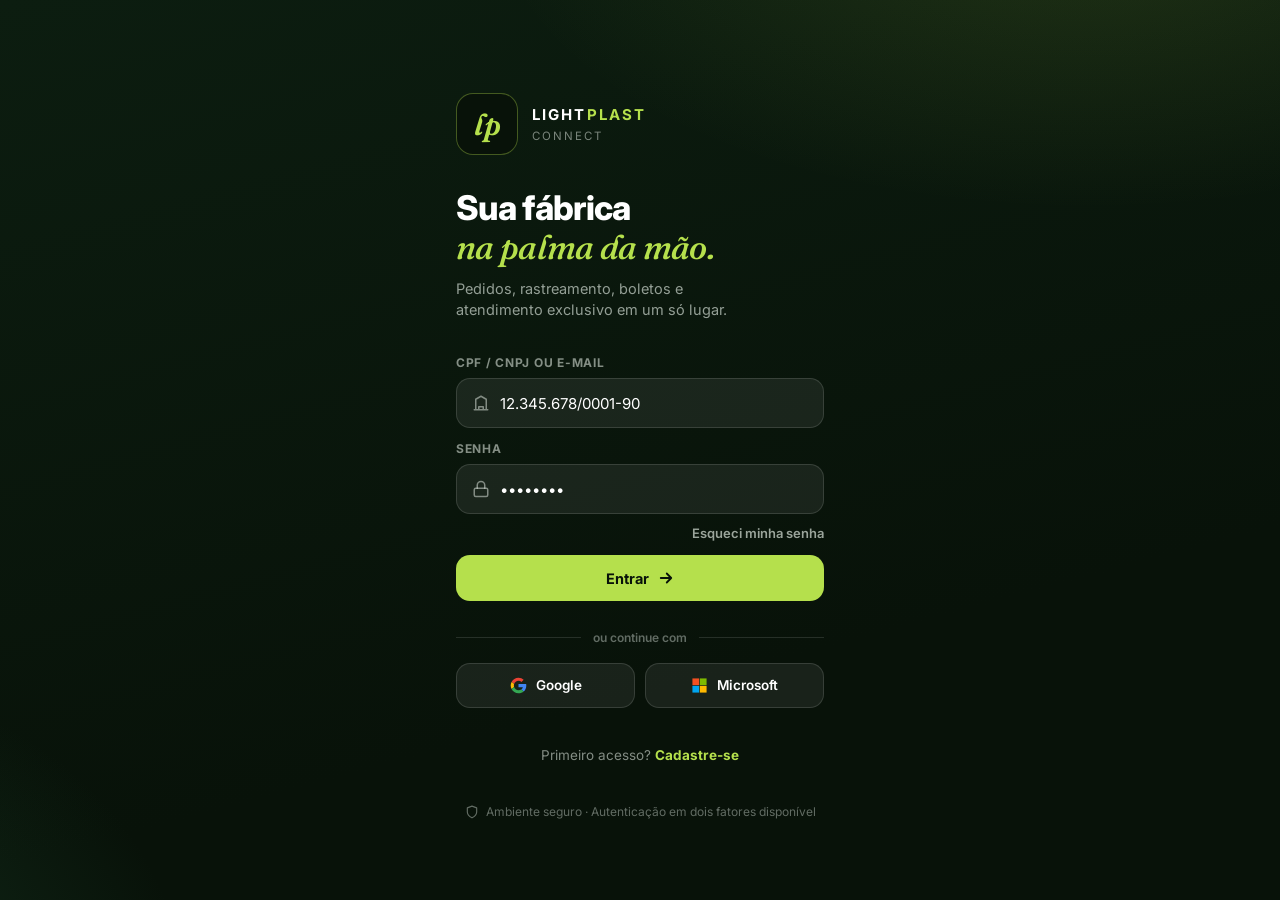
==== index.html @ fa7f05c1 "Protótipo front-end do portal LightPlast Connect (área do cliente) Protótipo navegável de apresentaç" ====
<!doctype html>
<html lang="pt-BR">
<head>
  <meta charset="utf-8" />
  <meta name="viewport" content="width=device-width, initial-scale=1, viewport-fit=cover" />
  <title>LightPlast Connect — Sua fábrica na palma da mão</title>
  <meta name="description" content="Portal B2B exclusivo para clientes e representantes LightPlast. Pedidos, rastreamento, boletos, notas fiscais e muito mais." />
  <meta name="theme-color" content="#0c1d10" />
  <link rel="manifest" href="manifest.webmanifest" />
  <link rel="icon" href="icons/icon.svg" type="image/svg+xml" />
  <link rel="apple-touch-icon" href="icons/icon.svg" />
  <link rel="preconnect" href="https://fonts.googleapis.com" />
  <link rel="preconnect" href="https://fonts.gstatic.com" crossorigin />
  <link href="https://fonts.googleapis.com/css2?family=Inter:wght@400;500;600;700;800&family=Fraunces:ital,wght@1,500;1,600&display=swap" rel="stylesheet" />
  <link rel="stylesheet" href="css/styles.css" />
</head>
<body>

<!-- ================= LOGIN ================= -->
<section id="screen-login" class="screen active">
  <div class="login-wrap">
    <div class="login-hero">
      <div class="logo-row">
        <div class="logo-mark lg">lp</div>
        <div>
          <div class="brand-name" style="font-size:15px;">LIGHT<span>PLAST</span></div>
          <div style="font-size:11.5px;color:rgba(233,242,234,.5);letter-spacing:.18em;text-transform:uppercase;margin-top:2px;">Connect</div>
        </div>
      </div>
      <h1>Sua fábrica<br /><em>na palma da mão.</em></h1>
      <p>Pedidos, rastreamento, boletos e atendimento exclusivo em um só lugar.</p>
    </div>

    <form class="login-card" onsubmit="return doLogin(event)">
      <div class="field">
        <label>CPF / CNPJ ou e-mail</label>
        <div class="input-wrap">
          <svg viewBox="0 0 24 24" fill="none" stroke="currentColor" stroke-width="2" stroke-linecap="round" stroke-linejoin="round"><path d="M3 21h18M5 21V7l7-4 7 4v14M9 21v-4h6v4"/></svg>
          <input type="text" placeholder="12.345.678/0001-90" value="12.345.678/0001-90" />
        </div>
      </div>
      <div class="field">
        <label>Senha</label>
        <div class="input-wrap">
          <svg viewBox="0 0 24 24" fill="none" stroke="currentColor" stroke-width="2" stroke-linecap="round" stroke-linejoin="round"><rect x="3" y="11" width="18" height="11" rx="2"/><path d="M7 11V7a5 5 0 0 1 10 0v4"/></svg>
          <input type="password" placeholder="••••••••" value="demo1234" />
        </div>
      </div>
      <div class="login-aux"><a href="#" onclick="toast('Enviamos um link de recuperação para seu e-mail 📧');return false;">Esqueci minha senha</a></div>

      <button class="btn btn-lime" type="submit">
        Entrar
        <svg viewBox="0 0 24 24" fill="none" stroke="currentColor" stroke-width="2.4" stroke-linecap="round" stroke-linejoin="round"><path d="M5 12h14M13 6l6 6-6 6"/></svg>
      </button>

      <div class="divider">ou continue com</div>
      <div class="sso-row">
        <button type="button" class="btn-sso" onclick="doLogin(event)">
          <svg viewBox="0 0 24 24"><path fill="#EA4335" d="M12 5.3c1.6 0 3.1.6 4.2 1.6l3.1-3.1C17.5 2 14.9 1 12 1 7.7 1 4 3.5 2.2 7.1l3.6 2.8C6.7 7.2 9.1 5.3 12 5.3z"/><path fill="#4285F4" d="M23 12.3c0-.9-.1-1.6-.2-2.3H12v4.4h6.2c-.3 1.4-1.1 2.6-2.3 3.4l3.5 2.7c2.1-1.9 3.6-4.8 3.6-8.2z"/><path fill="#FBBC05" d="M5.8 14.1a6.9 6.9 0 0 1 0-4.2L2.2 7.1a11 11 0 0 0 0 9.8l3.6-2.8z"/><path fill="#34A853" d="M12 23c3 0 5.5-1 7.3-2.6l-3.5-2.7c-1 .7-2.3 1.1-3.8 1.1-2.9 0-5.3-1.9-6.2-4.6l-3.6 2.8C4 20.5 7.7 23 12 23z"/></svg>
          Google
        </button>
        <button type="button" class="btn-sso" onclick="doLogin(event)">
          <svg viewBox="0 0 24 24"><rect x="2" y="2" width="9.5" height="9.5" fill="#F25022"/><rect x="12.5" y="2" width="9.5" height="9.5" fill="#7FBA00"/><rect x="2" y="12.5" width="9.5" height="9.5" fill="#00A4EF"/><rect x="12.5" y="12.5" width="9.5" height="9.5" fill="#FFB900"/></svg>
          Microsoft
        </button>
      </div>

      <div class="login-footer">Primeiro acesso? <a href="#" onclick="toast('Fluxo de cadastro: aprovação em até 1 dia útil ✅');return false;">Cadastre-se</a></div>
      <div class="login-secure">
        <svg viewBox="0 0 24 24" fill="none" stroke="currentColor" stroke-width="2" stroke-linecap="round" stroke-linejoin="round"><path d="M12 22s8-4 8-10V5l-8-3-8 3v7c0 6 8 10 8 10z"/></svg>
        Ambiente seguro · Autenticação em dois fatores disponível
      </div>
    </form>
  </div>
</section>

<!-- ================= APP ================= -->
<div id="app">
  <div class="app-frame">

    <!-- Sidebar desktop -->
    <aside class="sidebar">
      <div class="brand">
        <div class="logo-mark">lp</div>
        <div>
          <div class="brand-name">LIGHT<span>PLAST</span></div>
          <div style="font-size:10px;color:rgba(233,242,234,.45);letter-spacing:.2em;text-transform:uppercase;">Connect</div>
        </div>
      </div>
      <div class="nav-label">Principal</div>
      <button class="side-link" data-nav="dashboard"><svg viewBox="0 0 24 24" fill="none" stroke="currentColor" stroke-width="2" stroke-linecap="round" stroke-linejoin="round"><path d="M3 12l9-8 9 8M5 10v10h5v-6h4v6h5V10"/></svg>Início</button>
      <button class="side-link" data-nav="catalog"><svg viewBox="0 0 24 24" fill="none" stroke="currentColor" stroke-width="2" stroke-linecap="round" stroke-linejoin="round"><rect x="3" y="3" width="7" height="7" rx="1.5"/><rect x="14" y="3" width="7" height="7" rx="1.5"/><rect x="3" y="14" width="7" height="7" rx="1.5"/><rect x="14" y="14" width="7" height="7" rx="1.5"/></svg>Catálogo</button>
      <button class="side-link" data-nav="quick"><svg viewBox="0 0 24 24" fill="none" stroke="currentColor" stroke-width="2" stroke-linecap="round" stroke-linejoin="round"><path d="M13 2L4 14h6l-1 8 9-12h-6l1-8z"/></svg>Pedido Rápido</button>
      <button class="side-link" data-nav="orders"><svg viewBox="0 0 24 24" fill="none" stroke="currentColor" stroke-width="2" stroke-linecap="round" stroke-linejoin="round"><path d="M21 8l-9-5-9 5v8l9 5 9-5V8zM3.3 8.3L12 13l8.7-4.7M12 13v9"/></svg>Meus Pedidos</button>
      <button class="side-link" data-nav="cart"><svg viewBox="0 0 24 24" fill="none" stroke="currentColor" stroke-width="2" stroke-linecap="round" stroke-linejoin="round"><circle cx="9" cy="20" r="1.6"/><circle cx="17" cy="20" r="1.6"/><path d="M3 3h2l2.6 12.4A2 2 0 0 0 9.6 17h7.7a2 2 0 0 0 2-1.6L21 7H6"/></svg>Carrinho<span class="pill-badge cart-count" style="display:none;">0</span></button>
      <div class="nav-label">Minha conta</div>
      <button class="side-link" data-nav="finance"><svg viewBox="0 0 24 24" fill="none" stroke="currentColor" stroke-width="2" stroke-linecap="round" stroke-linejoin="round"><rect x="2" y="5" width="20" height="14" rx="2"/><path d="M2 10h20"/></svg>Financeiro</button>
      <button class="side-link" data-nav="promos"><svg viewBox="0 0 24 24" fill="none" stroke="currentColor" stroke-width="2" stroke-linecap="round" stroke-linejoin="round"><path d="M20.6 13.4L11 3H4v7l9.6 10.4a2 2 0 0 0 2.8 0l4.2-4.2a2 2 0 0 0 0-2.8z"/><circle cx="8" cy="8" r="1.4"/></svg>Promoções</button>
      <button class="side-link" data-nav="docs"><svg viewBox="0 0 24 24" fill="none" stroke="currentColor" stroke-width="2" stroke-linecap="round" stroke-linejoin="round"><path d="M14 2H6a2 2 0 0 0-2 2v16a2 2 0 0 0 2 2h12a2 2 0 0 0 2-2V8l-6-6zM14 2v6h6"/></svg>Documentos</button>
      <button class="side-link" data-nav="notifications"><svg viewBox="0 0 24 24" fill="none" stroke="currentColor" stroke-width="2" stroke-linecap="round" stroke-linejoin="round"><path d="M18 8a6 6 0 1 0-12 0c0 7-3 9-3 9h18s-3-2-3-9M10.3 21a2 2 0 0 0 3.4 0"/></svg>Notificações</button>
      <button class="side-link" data-nav="profile"><svg viewBox="0 0 24 24" fill="none" stroke="currentColor" stroke-width="2" stroke-linecap="round" stroke-linejoin="round"><circle cx="12" cy="8" r="4"/><path d="M4 21v-1a7 7 0 0 1 7-7h2a7 7 0 0 1 7 7v1"/></svg>Perfil</button>
      <div class="side-user">
        <div class="avatar">AB</div>
        <div style="min-width:0;">
          <div style="font-size:13px;font-weight:700;white-space:nowrap;overflow:hidden;text-overflow:ellipsis;">Ana Beatriz</div>
          <small>Distribuidora Exemplo</small>
        </div>
      </div>
    </aside>

    <!-- Main -->
    <div class="main">
      <header class="topbar">
        <div class="topbar-inner">
          <div class="brand">
            <div class="logo-mark" style="width:36px;height:36px;font-size:17px;">lp</div>
            <div class="brand-name">LIGHT<span>PLAST</span></div>
          </div>
          <div class="topbar-actions">
            <button class="icon-btn" data-nav="notifications" aria-label="Notificações">
              <svg viewBox="0 0 24 24" fill="none" stroke="currentColor" stroke-width="2" stroke-linecap="round" stroke-linejoin="round"><path d="M18 8a6 6 0 1 0-12 0c0 7-3 9-3 9h18s-3-2-3-9M10.3 21a2 2 0 0 0 3.4 0"/></svg>
              <span class="dot"></span>
            </button>
            <button class="avatar" data-nav="profile" aria-label="Perfil">AB</button>
          </div>
        </div>
      </header>

      <!-- ===== Dashboard ===== -->
      <section class="screen" id="screen-dashboard">
        <div class="hero-strip">
          <div class="container">
            <div class="greet">
              <h1>Olá, Ana! 👋</h1>
              <p>Distribuidora Exemplo LTDA · CNPJ 12.345.678/0001-90</p>
            </div>
            <div class="rep-card">
              <div class="avatar">CM</div>
              <div class="rep-info">
                <small>Seu representante</small>
                <strong>Carlos Mendes</strong>
              </div>
              <button class="wa-btn" onclick="toast('Abrindo conversa no WhatsApp com Carlos 💬')" aria-label="WhatsApp">
                <svg viewBox="0 0 24 24" fill="currentColor"><path d="M12 2a10 10 0 0 0-8.6 15.1L2 22l5-1.3A10 10 0 1 0 12 2zm5.4 14.1c-.2.6-1.3 1.2-1.8 1.3-.5 0-1 .2-3.4-.7-2.9-1.1-4.7-4-4.8-4.2-.2-.2-1.2-1.5-1.2-2.9s.8-2.1 1-2.4c.3-.3.6-.3.8-.3h.6c.2 0 .4 0 .6.5l.9 2.1c0 .2.1.4 0 .6l-.4.6-.5.5c-.1.2-.3.3-.1.6.2.3.8 1.3 1.7 2.1 1.2 1 2.1 1.4 2.4 1.5.3.2.5.1.7-.1l1-1.2c.2-.3.4-.2.7-.1l2.2 1c.3.2.6.3.6.4.1.1.1.7-.1 1.2z"/></svg>
              </button>
            </div>
          </div>
        </div>

        <div class="container screen-pad">
          <div class="stats-grid" id="dash-stats"></div>

          <div class="section-title"><h2>Atalhos rápidos</h2></div>
          <div class="shortcut-grid">
            <button class="shortcut" data-nav="quick"><span class="sc-ico"><svg viewBox="0 0 24 24" fill="none" stroke="currentColor" stroke-width="2" stroke-linecap="round" stroke-linejoin="round"><path d="M13 2L4 14h6l-1 8 9-12h-6l1-8z"/></svg></span>Pedido Rápido</button>
            <button class="shortcut" data-nav="orders"><span class="sc-ico"><svg viewBox="0 0 24 24" fill="none" stroke="currentColor" stroke-width="2" stroke-linecap="round" stroke-linejoin="round"><path d="M21 8l-9-5-9 5v8l9 5 9-5V8zM3.3 8.3L12 13l8.7-4.7M12 13v9"/></svg></span>Meus Pedidos</button>
            <button class="shortcut" data-nav="finance"><span class="sc-ico"><svg viewBox="0 0 24 24" fill="none" stroke="currentColor" stroke-width="2" stroke-linecap="round" stroke-linejoin="round"><rect x="2" y="5" width="20" height="14" rx="2"/><path d="M2 10h20"/></svg></span>2ª via de Boleto</button>
            <button class="shortcut" data-nav="finance" data-tab="notas"><span class="sc-ico"><svg viewBox="0 0 24 24" fill="none" stroke="currentColor" stroke-width="2" stroke-linecap="round" stroke-linejoin="round"><path d="M14 2H6a2 2 0 0 0-2 2v16a2 2 0 0 0 2 2h12a2 2 0 0 0 2-2V8l-6-6zM14 2v6h6M9 13h6M9 17h6"/></svg></span>Notas Fiscais</button>
            <button class="shortcut" data-nav="tracking" data-order="12351"><span class="sc-ico"><svg viewBox="0 0 24 24" fill="none" stroke="currentColor" stroke-width="2" stroke-linecap="round" stroke-linejoin="round"><path d="M1 8h13v8H1zM14 11h4l3 3v2h-7z"/><circle cx="6" cy="18" r="1.8"/><circle cx="17.5" cy="18" r="1.8"/></svg></span>Rastreamento</button>
            <button class="shortcut" data-nav="catalog"><span class="sc-ico"><svg viewBox="0 0 24 24" fill="none" stroke="currentColor" stroke-width="2" stroke-linecap="round" stroke-linejoin="round"><rect x="3" y="3" width="7" height="7" rx="1.5"/><rect x="14" y="3" width="7" height="7" rx="1.5"/><rect x="3" y="14" width="7" height="7" rx="1.5"/><rect x="14" y="14" width="7" height="7" rx="1.5"/></svg></span>Catálogo</button>
            <button class="shortcut" data-nav="docs"><span class="sc-ico"><svg viewBox="0 0 24 24" fill="none" stroke="currentColor" stroke-width="2" stroke-linecap="round" stroke-linejoin="round"><path d="M14 2H6a2 2 0 0 0-2 2v16a2 2 0 0 0 2 2h12a2 2 0 0 0 2-2V8l-6-6zM14 2v6h6"/></svg></span>Documentos</button>
            <button class="shortcut" onclick="toast('Chat com nossa equipe: seg. a sex., 8h às 18h 💬')"><span class="sc-ico"><svg viewBox="0 0 24 24" fill="none" stroke="currentColor" stroke-width="2" stroke-linecap="round" stroke-linejoin="round"><path d="M21 12a8 8 0 0 1-8 8H4l2-3a8 8 0 1 1 15-5z"/></svg></span>Fale Conosco</button>
          </div>

          <div class="section-title"><h2>Promoções exclusivas</h2><button data-nav="promos">Ver todas</button></div>
          <div class="promo-scroll" id="dash-promos"></div>

          <div class="section-title"><h2>Últimos pedidos</h2><button data-nav="orders">Ver todos</button></div>
          <div id="dash-orders"></div>

          <div class="section-title"><h2>Avisos importantes</h2></div>
          <div class="notice">
            <svg viewBox="0 0 24 24" fill="none" stroke="currentColor" stroke-width="2" stroke-linecap="round" stroke-linejoin="round"><path d="M10.3 3.9L1.8 18a2 2 0 0 0 1.7 3h17a2 2 0 0 0 1.7-3L13.7 3.9a2 2 0 0 0-3.4 0zM12 9v4M12 17h.01"/></svg>
            <div>
              <b>Recesso de produção — 01 a 05/08</b>
              <p>Programe seus pedidos com antecedência. Entregas normais a partir de 06/08.</p>
            </div>
          </div>

          <div class="install-hint">
            <div class="doc-ico"><svg viewBox="0 0 24 24" fill="none" stroke="currentColor" stroke-width="2" stroke-linecap="round" stroke-linejoin="round"><rect x="6" y="2" width="12" height="20" rx="2.5"/><path d="M12 18h.01"/></svg></div>
            <div>
              <b>Instale o aplicativo</b>
              <small>Adicione à tela inicial e receba notificações</small>
            </div>
            <button class="btn btn-lime btn-sm" onclick="toast('No navegador: Compartilhar → Adicionar à Tela de Início 📲')">Instalar</button>
          </div>
        </div>
      </section>

      <!-- ===== Catálogo ===== -->
      <section class="screen" id="screen-catalog">
        <div class="container screen-pad">
          <div class="page-head">
            <div>
              <h1>Catálogo de Produtos</h1>
              <p>Linha completa LightPlast · preços exclusivos para sua empresa</p>
            </div>
          </div>
          <div class="search-bar">
            <svg viewBox="0 0 24 24" fill="none" stroke="currentColor" stroke-width="2" stroke-linecap="round" stroke-linejoin="round"><circle cx="11" cy="11" r="7"/><path d="M21 21l-4.3-4.3"/></svg>
            <input type="search" id="catalog-search" placeholder="Buscar produto, categoria ou código…" />
          </div>
          <div class="chip-row" id="catalog-chips"></div>
          <div class="product-grid" id="catalog-grid"></div>
          <button class="btn btn-outline" style="margin-top:18px;" onclick="toast('Baixando Catálogo Completo 2026 (PDF · 8,4 MB) 📄')">
            <svg viewBox="0 0 24 24" fill="none" stroke="currentColor" stroke-width="2" stroke-linecap="round" stroke-linejoin="round"><path d="M21 15v4a2 2 0 0 1-2 2H5a2 2 0 0 1-2-2v-4M7 10l5 5 5-5M12 15V3"/></svg>
            Baixar catálogo em PDF
          </button>
        </div>
      </section>

      <!-- ===== Pedido rápido ===== -->
      <section class="screen" id="screen-quick">
        <div class="container screen-pad">
          <div class="page-head">
            <div>
              <h1>Pedido Rápido</h1>
              <p>Adicione seus produtos frequentes ao carrinho em 1 clique</p>
            </div>
          </div>
          <div style="display:grid;grid-template-columns:1fr 1fr;gap:10px;margin:14px 0 6px;">
            <button class="btn btn-dark btn-sm" style="width:100%;padding:12px;" onclick="repeatOrder('12344')">
              <svg viewBox="0 0 24 24" fill="none" stroke="currentColor" stroke-width="2" stroke-linecap="round" stroke-linejoin="round"><path d="M1 4v6h6M23 20v-6h-6"/><path d="M20.5 9A9 9 0 0 0 5.6 5.6L1 10m22 4l-4.6 4.4A9 9 0 0 1 3.5 15"/></svg>
              Copiar último pedido
            </button>
            <button class="btn btn-ghost btn-sm" style="width:100%;padding:12px;" onclick="toast('Pedido recorrente: entrega automática todo dia 15 🔁')">
              <svg viewBox="0 0 24 24" fill="none" stroke="currentColor" stroke-width="2" stroke-linecap="round" stroke-linejoin="round"><rect x="3" y="4" width="18" height="18" rx="2"/><path d="M16 2v4M8 2v4M3 10h18"/></svg>
              Pedido recorrente
            </button>
          </div>
          <div class="section-title"><h2>Seus produtos frequentes</h2></div>
          <div id="quick-list"></div>
          <button class="btn btn-outline" style="margin-top:16px;" data-nav="catalog">
            <svg viewBox="0 0 24 24" fill="none" stroke="currentColor" stroke-width="2.2" stroke-linecap="round" stroke-linejoin="round"><path d="M12 5v14M5 12h14"/></svg>
            Adicionar mais produtos do catálogo
          </button>
        </div>
      </section>

      <!-- ===== Carrinho ===== -->
      <section class="screen" id="screen-cart">
        <div class="container screen-pad">
          <div class="page-head">
            <button class="back-btn" data-nav="quick"><svg viewBox="0 0 24 24" fill="none" stroke="currentColor" stroke-width="2.2" stroke-linecap="round" stroke-linejoin="round"><path d="M19 12H5M11 18l-6-6 6-6"/></svg></button>
            <div>
              <h1>Carrinho</h1>
              <p>Revise seu pedido antes de enviar</p>
            </div>
          </div>
          <div id="cart-items" style="margin-top:12px;"></div>
          <div id="cart-summary"></div>
        </div>
      </section>

      <!-- ===== Meus pedidos ===== -->
      <section class="screen" id="screen-orders">
        <div class="container screen-pad">
          <div class="page-head">
            <div>
              <h1>Meus Pedidos</h1>
              <p>Acompanhe o status de todos os seus pedidos</p>
            </div>
          </div>
          <div class="chip-row" id="orders-chips" style="margin-top:12px;"></div>
          <div id="orders-list"></div>
        </div>
      </section>

      <!-- ===== Rastreamento ===== -->
      <section class="screen" id="screen-tracking">
        <div class="container screen-pad">
          <div class="page-head">
            <button class="back-btn" data-nav="orders"><svg viewBox="0 0 24 24" fill="none" stroke="currentColor" stroke-width="2.2" stroke-linecap="round" stroke-linejoin="round"><path d="M19 12H5M11 18l-6-6 6-6"/></svg></button>
            <div>
              <h1>Acompanhamento</h1>
              <p>Rastreamento do pedido em tempo real</p>
            </div>
          </div>
          <div id="tracking-body" style="margin-top:12px;"></div>
        </div>
      </section>

      <!-- ===== Financeiro ===== -->
      <section class="screen" id="screen-finance">
        <div class="container screen-pad">
          <div class="page-head">
            <div>
              <h1>Financeiro</h1>
              <p>Boletos, notas fiscais e extrato em um só lugar</p>
            </div>
          </div>
          <div class="credit-card" style="margin-top:14px;">
            <small>LIMITE DE CRÉDITO</small>
            <div class="cc-row">
              <b id="credit-used"></b>
              <span class="cc-avail" id="credit-avail"></span>
            </div>
            <div class="credit-bar"><i id="credit-bar"></i></div>
          </div>
          <div class="fin-tabs">
            <button class="fin-tab active" data-fintab="boletos">Boletos</button>
            <button class="fin-tab" data-fintab="notas">Notas Fiscais</button>
            <button class="fin-tab" data-fintab="extrato">Extrato</button>
          </div>
          <div id="finance-body"></div>
        </div>
      </section>

      <!-- ===== Promoções ===== -->
      <section class="screen" id="screen-promos">
        <div class="container screen-pad">
          <div class="page-head">
            <div>
              <h1>Promoções</h1>
              <p>Ofertas exclusivas para clientes LightPlast Connect</p>
            </div>
          </div>
          <div class="loyal-grid" style="margin-top:14px;">
            <div class="loyal-card lc-lime">
              <small>PROGRAMA FIDELIDADE</small>
              <b>1.250 pts</b>
              <span>Faltam 750 pts para o próximo brinde</span>
            </div>
            <div class="loyal-card lc-dark">
              <small>CASHBACK ACUMULADO</small>
              <b>R$ 86,40</b>
              <span>Disponível no próximo pedido</span>
            </div>
            <div class="loyal-card" style="background:#fff;border:1px solid var(--line);grid-column:1/-1;">
              <small style="color:var(--ink-3);">CAMPANHA ATIVA</small>
              <b style="font-size:17px;">Semana do Cliente 🎉</b>
              <span style="color:var(--ink-2);">Descontos progressivos até 31/07 — quanto mais você compra, mais economiza.</span>
            </div>
          </div>
          <div class="section-title"><h2>Ofertas ativas</h2></div>
          <div class="promo-scroll" id="promos-list"></div>
          <div class="section-title"><h2>Seus cupons</h2></div>
          <div id="coupons-list"></div>
        </div>
      </section>

      <!-- ===== Documentos ===== -->
      <section class="screen" id="screen-docs">
        <div class="container screen-pad">
          <div class="page-head">
            <div>
              <h1>Documentos Técnicos</h1>
              <p>Fichas técnicas, certificados, laudos e catálogos</p>
            </div>
          </div>
          <div class="chip-row" id="docs-chips" style="margin-top:12px;"></div>
          <div id="docs-list"></div>
        </div>
      </section>

      <!-- ===== Notificações ===== -->
      <section class="screen" id="screen-notifications">
        <div class="container screen-pad">
          <div class="page-head">
            <div>
              <h1>Notificações</h1>
              <p>Fique por dentro de tudo em tempo real</p>
            </div>
          </div>
          <div style="display:flex;justify-content:flex-end;margin-top:8px;">
            <button class="btn btn-ghost btn-sm" onclick="markAllRead()">Marcar todas como lidas</button>
          </div>
          <div id="notif-list" style="margin-top:10px;"></div>
        </div>
      </section>

      <!-- ===== Perfil ===== -->
      <section class="screen" id="screen-profile">
        <div class="container screen-pad">
          <div class="profile-head">
            <div class="avatar">AB</div>
            <h2>Distribuidora Exemplo LTDA</h2>
            <small>CNPJ 12.345.678/0001-90 · Cliente desde 2022</small>
          </div>
          <div class="section-title"><h2>Minha conta</h2></div>
          <div class="menu-list">
            <button class="menu-item" onclick="toast('Dados da empresa: razão social, IE, contatos 🏢')">
              <svg viewBox="0 0 24 24" fill="none" stroke="currentColor" stroke-width="2" stroke-linecap="round" stroke-linejoin="round"><path d="M3 21h18M5 21V7l7-4 7 4v14"/></svg>
              Dados da empresa
              <svg class="chev" viewBox="0 0 24 24" fill="none" stroke="currentColor" stroke-width="2.2" stroke-linecap="round" stroke-linejoin="round"><path d="M9 6l6 6-6 6"/></svg>
            </button>
            <button class="menu-item" onclick="toast('3 endereços de entrega cadastrados 📍')">
              <svg viewBox="0 0 24 24" fill="none" stroke="currentColor" stroke-width="2" stroke-linecap="round" stroke-linejoin="round"><path d="M20 10c0 6-8 12-8 12S4 16 4 10a8 8 0 1 1 16 0z"/><circle cx="12" cy="10" r="3"/></svg>
              Endereços de entrega
              <svg class="chev" viewBox="0 0 24 24" fill="none" stroke="currentColor" stroke-width="2.2" stroke-linecap="round" stroke-linejoin="round"><path d="M9 6l6 6-6 6"/></svg>
            </button>
            <button class="menu-item" onclick="toast('2 usuários ativos: Ana (admin) e Pedro (compras) 👥')">
              <svg viewBox="0 0 24 24" fill="none" stroke="currentColor" stroke-width="2" stroke-linecap="round" stroke-linejoin="round"><circle cx="9" cy="8" r="3.5"/><path d="M2 21v-1a6 6 0 0 1 6-6h2a6 6 0 0 1 6 6v1M17 4a3.5 3.5 0 0 1 0 7M22 21v-1a6 6 0 0 0-4-5.6"/></svg>
              Usuários autorizados
              <svg class="chev" viewBox="0 0 24 24" fill="none" stroke="currentColor" stroke-width="2.2" stroke-linecap="round" stroke-linejoin="round"><path d="M9 6l6 6-6 6"/></svg>
            </button>
            <button class="menu-item" onclick="toast('Alterar senha e autenticação em dois fatores 🔐')">
              <svg viewBox="0 0 24 24" fill="none" stroke="currentColor" stroke-width="2" stroke-linecap="round" stroke-linejoin="round"><rect x="3" y="11" width="18" height="11" rx="2"/><path d="M7 11V7a5 5 0 0 1 10 0v4"/></svg>
              Segurança e senha
              <svg class="chev" viewBox="0 0 24 24" fill="none" stroke="currentColor" stroke-width="2.2" stroke-linecap="round" stroke-linejoin="round"><path d="M9 6l6 6-6 6"/></svg>
            </button>
            <button class="menu-item" onclick="toast('Notificações push, e-mail e WhatsApp configuráveis ⚙️')">
              <svg viewBox="0 0 24 24" fill="none" stroke="currentColor" stroke-width="2" stroke-linecap="round" stroke-linejoin="round"><circle cx="12" cy="12" r="3"/><path d="M19.4 15a1.7 1.7 0 0 0 .3 1.9l.1.1a2 2 0 1 1-2.9 2.9l-.1-.1a1.7 1.7 0 0 0-1.9-.3 1.7 1.7 0 0 0-1 1.5V21a2 2 0 1 1-4 0v-.1a1.7 1.7 0 0 0-1-1.6 1.7 1.7 0 0 0-1.9.3l-.1.1a2 2 0 1 1-2.9-2.9l.1-.1a1.7 1.7 0 0 0 .3-1.9 1.7 1.7 0 0 0-1.5-1H3a2 2 0 1 1 0-4h.1a1.7 1.7 0 0 0 1.6-1 1.7 1.7 0 0 0-.3-1.9l-.1-.1a2 2 0 1 1 2.9-2.9l.1.1a1.7 1.7 0 0 0 1.9.3H9a1.7 1.7 0 0 0 1-1.5V3a2 2 0 1 1 4 0v.1a1.7 1.7 0 0 0 1 1.5 1.7 1.7 0 0 0 1.9-.3l.1-.1a2 2 0 1 1 2.9 2.9l-.1.1a1.7 1.7 0 0 0-.3 1.9v.1a1.7 1.7 0 0 0 1.5 1h.1a2 2 0 1 1 0 4h-.1a1.7 1.7 0 0 0-1.6 1z"/></svg>
              Configurações
              <svg class="chev" viewBox="0 0 24 24" fill="none" stroke="currentColor" stroke-width="2.2" stroke-linecap="round" stroke-linejoin="round"><path d="M9 6l6 6-6 6"/></svg>
            </button>
          </div>
          <div class="section-title"><h2>Atendimento</h2></div>
          <div class="menu-list">
            <button class="menu-item" onclick="toast('Abrindo conversa no WhatsApp com Carlos 💬')">
              <svg viewBox="0 0 24 24" fill="none" stroke="currentColor" stroke-width="2" stroke-linecap="round" stroke-linejoin="round"><path d="M21 12a8 8 0 0 1-8 8H4l2-3a8 8 0 1 1 15-5z"/></svg>
              Falar com meu representante
              <svg class="chev" viewBox="0 0 24 24" fill="none" stroke="currentColor" stroke-width="2.2" stroke-linecap="round" stroke-linejoin="round"><path d="M9 6l6 6-6 6"/></svg>
            </button>
            <button class="menu-item" onclick="toast('Chamado #4512 aberto — retorno em até 4h úteis ✅')">
              <svg viewBox="0 0 24 24" fill="none" stroke="currentColor" stroke-width="2" stroke-linecap="round" stroke-linejoin="round"><circle cx="12" cy="12" r="9"/><path d="M12 8v4M12 16h.01"/></svg>
              Abrir chamado
              <svg class="chev" viewBox="0 0 24 24" fill="none" stroke="currentColor" stroke-width="2.2" stroke-linecap="round" stroke-linejoin="round"><path d="M9 6l6 6-6 6"/></svg>
            </button>
            <button class="menu-item" onclick="toast('Solicitação de visita enviada ao Carlos 🗓️')">
              <svg viewBox="0 0 24 24" fill="none" stroke="currentColor" stroke-width="2" stroke-linecap="round" stroke-linejoin="round"><rect x="3" y="4" width="18" height="18" rx="2"/><path d="M16 2v4M8 2v4M3 10h18"/></svg>
              Solicitar visita do representante
              <svg class="chev" viewBox="0 0 24 24" fill="none" stroke="currentColor" stroke-width="2.2" stroke-linecap="round" stroke-linejoin="round"><path d="M9 6l6 6-6 6"/></svg>
            </button>
          </div>
          <div class="menu-list" style="margin-top:14px;">
            <button class="menu-item danger" onclick="logout()">
              <svg viewBox="0 0 24 24" fill="none" stroke="currentColor" stroke-width="2" stroke-linecap="round" stroke-linejoin="round"><path d="M9 21H5a2 2 0 0 1-2-2V5a2 2 0 0 1 2-2h4M16 17l5-5-5-5M21 12H9"/></svg>
              Sair da conta
            </button>
          </div>
          <p style="text-align:center;color:var(--ink-3);font-size:12px;margin-top:20px;">LightPlast Connect · versão 1.0 (demonstração)</p>
        </div>
      </section>

    </div><!-- /main -->
  </div><!-- /app-frame -->

  <!-- Bottom nav mobile -->
  <nav class="bottom-nav">
    <button class="bnav-item" data-nav="dashboard">
      <svg viewBox="0 0 24 24" fill="none" stroke="currentColor" stroke-width="2" stroke-linecap="round" stroke-linejoin="round"><path d="M3 12l9-8 9 8M5 10v10h5v-6h4v6h5V10"/></svg>
      Início
    </button>
    <button class="bnav-item" data-nav="catalog">
      <svg viewBox="0 0 24 24" fill="none" stroke="currentColor" stroke-width="2" stroke-linecap="round" stroke-linejoin="round"><rect x="3" y="3" width="7" height="7" rx="1.5"/><rect x="14" y="3" width="7" height="7" rx="1.5"/><rect x="3" y="14" width="7" height="7" rx="1.5"/><rect x="14" y="14" width="7" height="7" rx="1.5"/></svg>
      Catálogo
    </button>
    <button class="bnav-fab" data-nav="quick" aria-label="Pedido rápido">
      <svg viewBox="0 0 24 24" fill="none" stroke="currentColor" stroke-width="2.4" stroke-linecap="round" stroke-linejoin="round"><path d="M13 2L4 14h6l-1 8 9-12h-6l1-8z"/></svg>
    </button>
    <button class="bnav-item" data-nav="orders">
      <svg viewBox="0 0 24 24" fill="none" stroke="currentColor" stroke-width="2" stroke-linecap="round" stroke-linejoin="round"><path d="M21 8l-9-5-9 5v8l9 5 9-5V8zM3.3 8.3L12 13l8.7-4.7M12 13v9"/></svg>
      Pedidos
    </button>
    <button class="bnav-item" data-nav="finance">
      <svg viewBox="0 0 24 24" fill="none" stroke="currentColor" stroke-width="2" stroke-linecap="round" stroke-linejoin="round"><rect x="2" y="5" width="20" height="14" rx="2"/><path d="M2 10h20"/></svg>
      Financeiro
    </button>
  </nav>

  <!-- Barra flutuante do carrinho -->
  <button class="cart-bar" id="cart-bar" data-nav="cart">
    <span class="cb-count"><span class="cart-count">0</span> itens</span>
    <span class="cb-total" id="cart-bar-total">R$ 0,00</span>
    <span class="cb-go">Ver carrinho
      <svg viewBox="0 0 24 24" fill="none" stroke="currentColor" stroke-width="2.4" stroke-linecap="round" stroke-linejoin="round"><path d="M5 12h14M13 6l6 6-6 6"/></svg>
    </span>
  </button>
</div><!-- /app -->

<!-- Bottom sheet: detalhe do produto -->
<div class="sheet-backdrop" id="product-sheet">
  <div class="sheet">
    <div class="sheet-grab"></div>
    <div class="sheet-head">
      <button class="sheet-close" onclick="closeSheet()"><svg viewBox="0 0 24 24" fill="none" stroke="currentColor" stroke-width="2.4" stroke-linecap="round" stroke-linejoin="round"><path d="M18 6L6 18M6 6l12 12"/></svg></button>
    </div>
    <div class="sheet-body" id="sheet-body"></div>
    <div class="sheet-cta" id="sheet-cta"></div>
  </div>
</div>

<div class="toast" id="toast"></div>

<script src="js/data.js"></script>
<script src="js/app.js"></script>
</body>
</html>
---- css/styles.css ----
/* ============================================================
   LightPlast Connect — Design System
   Paleta baseada na identidade LightPlast:
   verde floresta profundo + verde-lima + neutros quentes
   ============================================================ */

:root {
  /* Marca */
  --green-950: #081209;
  --green-900: #0c1d10;
  --green-850: #102718;
  --green-800: #143220;
  --green-700: #1d4a2f;
  --green-600: #2a6a43;
  --green-500: #3d8a58;
  --lime: #b5e04c;
  --lime-soft: #dff3ae;
  --lime-dark: #7fae2a;

  /* Neutros */
  --paper: #f6f7f4;
  --card: #ffffff;
  --ink: #16211b;
  --ink-2: #4c5a52;
  --ink-3: #8a968f;
  --line: #e6eae4;

  /* Feedback */
  --amber: #d99a26;
  --amber-bg: #fdf3dd;
  --blue: #3272c4;
  --blue-bg: #e8f0fb;
  --red: #cf4b3b;
  --red-bg: #fdeae7;
  --ok: #2f8a4e;
  --ok-bg: #e4f4e9;

  --radius: 18px;
  --radius-sm: 12px;
  --shadow: 0 8px 28px rgba(8, 24, 12, 0.10);
  --shadow-sm: 0 2px 10px rgba(8, 24, 12, 0.07);

  --font: "Inter", -apple-system, BlinkMacSystemFont, "Segoe UI", Roboto, sans-serif;
  --serif: "Fraunces", Georgia, "Times New Roman", serif;
}

* { margin: 0; padding: 0; box-sizing: border-box; }
html { -webkit-text-size-adjust: 100%; }
body {
  font-family: var(--font);
  background: var(--green-950);
  color: var(--ink);
  font-size: 15px;
  line-height: 1.45;
  -webkit-font-smoothing: antialiased;
}
button { font-family: inherit; cursor: pointer; border: none; background: none; }
input, select, textarea { font-family: inherit; }
a { color: inherit; text-decoration: none; }
img, svg { display: block; }

/* ============ Cascas / layout geral ============ */
#app { display: none; min-height: 100dvh; }
#app.active { display: flex; }

.app-frame {
  flex: 1;
  display: flex;
  min-height: 100dvh;
  background: var(--paper);
}

/* Sidebar (desktop) */
.sidebar {
  display: none;
  width: 264px;
  flex-shrink: 0;
  background: linear-gradient(180deg, var(--green-900) 0%, var(--green-950) 100%);
  color: #e9f2ea;
  padding: 28px 18px;
  flex-direction: column;
  gap: 6px;
  position: sticky;
  top: 0;
  height: 100dvh;
  overflow-y: auto;
}
.sidebar .brand { display: flex; align-items: center; gap: 12px; padding: 0 10px 22px; }
.sidebar .nav-label {
  font-size: 11px; letter-spacing: 0.12em; text-transform: uppercase;
  color: rgba(233, 242, 234, 0.4); padding: 16px 12px 6px;
}
.side-link {
  display: flex; align-items: center; gap: 12px;
  padding: 11px 12px; border-radius: 12px;
  color: rgba(233, 242, 234, 0.75); font-size: 14px; font-weight: 500;
  transition: background 0.15s, color 0.15s;
  width: 100%; text-align: left;
}
.side-link svg { width: 19px; height: 19px; flex-shrink: 0; }
.side-link:hover { background: rgba(255, 255, 255, 0.06); color: #fff; }
.side-link.active { background: var(--lime); color: var(--green-950); font-weight: 700; }
.side-link .pill-badge {
  margin-left: auto; background: var(--lime); color: var(--green-950);
  font-size: 11px; font-weight: 700; border-radius: 99px; padding: 1px 8px;
}
.side-link.active .pill-badge { background: var(--green-950); color: var(--lime); }

.sidebar .side-user {
  margin-top: auto; display: flex; align-items: center; gap: 10px;
  padding: 14px 10px 4px; border-top: 1px solid rgba(255, 255, 255, 0.08);
}
.sidebar .side-user small { color: rgba(233, 242, 234, 0.5); display: block; font-size: 11px; }

/* Área principal */
.main {
  flex: 1;
  min-width: 0;
  display: flex;
  flex-direction: column;
  padding-bottom: 92px; /* espaço p/ bottom nav */
}
.screen { display: none; flex: 1; animation: fadeUp 0.28s ease; }
.screen.active { display: block; }
@keyframes fadeUp {
  from { opacity: 0; transform: translateY(10px); }
  to { opacity: 1; transform: none; }
}

.container { max-width: 980px; margin: 0 auto; padding: 0 18px; width: 100%; }

/* ============ Topbar ============ */
.topbar {
  position: sticky; top: 0; z-index: 40;
  background: var(--green-900);
  color: #fff;
  padding-top: env(safe-area-inset-top);
}
.topbar-inner {
  max-width: 980px; margin: 0 auto; padding: 14px 18px;
  display: flex; align-items: center; gap: 12px;
}
.topbar .brand { display: flex; align-items: center; gap: 10px; }
.topbar-actions { margin-left: auto; display: flex; align-items: center; gap: 8px; }
.icon-btn {
  width: 40px; height: 40px; border-radius: 12px;
  display: grid; place-items: center;
  background: rgba(255, 255, 255, 0.08); color: #fff;
  position: relative; transition: background 0.15s;
}
.icon-btn:hover { background: rgba(255, 255, 255, 0.16); }
.icon-btn svg { width: 19px; height: 19px; }
.icon-btn .dot {
  position: absolute; top: 9px; right: 9px; width: 8px; height: 8px;
  background: var(--lime); border-radius: 50%; border: 2px solid var(--green-900);
}
.avatar {
  width: 40px; height: 40px; border-radius: 12px;
  background: var(--lime); color: var(--green-950);
  display: grid; place-items: center;
  font-weight: 800; font-size: 13px; letter-spacing: 0.02em;
}

/* Logo */
.logo-mark {
  width: 40px; height: 40px; border-radius: 11px;
  background: var(--green-950);
  border: 1px solid rgba(181, 224, 76, 0.35);
  display: grid; place-items: center;
  font-family: var(--serif); font-style: italic; font-weight: 600;
  color: var(--lime); font-size: 19px;
}
.logo-mark.lg { width: 62px; height: 62px; font-size: 30px; border-radius: 17px; }
.brand-name { font-weight: 700; letter-spacing: 0.14em; font-size: 13px; text-transform: uppercase; }
.brand-name span { color: var(--lime); }

/* ============ Bottom nav (mobile) ============ */
.bottom-nav {
  position: fixed; bottom: 0; left: 0; right: 0; z-index: 50;
  background: rgba(12, 29, 16, 0.97);
  backdrop-filter: blur(12px);
  border-top: 1px solid rgba(255, 255, 255, 0.07);
  display: flex; justify-content: space-around; align-items: flex-end;
  padding: 8px 6px calc(10px + env(safe-area-inset-bottom));
}
.bnav-item {
  display: flex; flex-direction: column; align-items: center; gap: 3px;
  color: rgba(233, 242, 234, 0.55); font-size: 10.5px; font-weight: 600;
  min-width: 58px; padding: 4px 2px; border-radius: 10px;
}
.bnav-item svg { width: 22px; height: 22px; }
.bnav-item.active { color: var(--lime); }
.bnav-fab {
  width: 54px; height: 54px; border-radius: 18px;
  background: var(--lime); color: var(--green-950);
  display: grid; place-items: center;
  margin-top: -26px;
  box-shadow: 0 8px 20px rgba(181, 224, 76, 0.35);
  border: 4px solid var(--green-900);
}
.bnav-fab svg { width: 24px; height: 24px; }

/* ============ Componentes ============ */
.card {
  background: var(--card); border-radius: var(--radius);
  box-shadow: var(--shadow-sm); padding: 18px;
}
.section-title {
  display: flex; align-items: baseline; justify-content: space-between;
  margin: 26px 0 14px;
}
.section-title h2 { font-size: 17px; font-weight: 800; letter-spacing: -0.01em; }
.section-title a, .section-title button {
  font-size: 13px; font-weight: 700; color: var(--green-600);
}

.btn {
  display: inline-flex; align-items: center; justify-content: center; gap: 8px;
  border-radius: 14px; font-weight: 700; font-size: 14.5px;
  padding: 14px 22px; transition: transform 0.12s, filter 0.15s, background 0.15s;
  width: 100%;
}
.btn:active { transform: scale(0.98); }
.btn svg { width: 18px; height: 18px; }
.btn-lime { background: var(--lime); color: var(--green-950); }
.btn-lime:hover { filter: brightness(1.05); }
.btn-dark { background: var(--green-900); color: #fff; }
.btn-dark:hover { background: var(--green-800); }
.btn-ghost { background: #eef1ec; color: var(--green-900); }
.btn-ghost:hover { background: #e4e9e2; }
.btn-outline {
  background: transparent; color: var(--green-900);
  border: 1.5px solid var(--line);
}
.btn-sm { padding: 9px 14px; font-size: 13px; border-radius: 11px; width: auto; }

.chip-row {
  display: flex; gap: 8px; overflow-x: auto; padding: 4px 2px 10px;
  scrollbar-width: none;
}
.chip-row::-webkit-scrollbar { display: none; }
.chip {
  flex-shrink: 0; padding: 8px 16px; border-radius: 99px;
  background: #fff; border: 1.5px solid var(--line);
  font-size: 13px; font-weight: 600; color: var(--ink-2);
  transition: all 0.15s;
}
.chip.active { background: var(--green-900); border-color: var(--green-900); color: var(--lime); }

.status-pill {
  display: inline-flex; align-items: center; gap: 6px;
  font-size: 11.5px; font-weight: 700; border-radius: 99px; padding: 4px 11px;
  letter-spacing: 0.01em;
}
.status-pill::before { content: ""; width: 6px; height: 6px; border-radius: 50%; background: currentColor; }
.st-separacao { background: var(--blue-bg); color: var(--blue); }
.st-producao { background: var(--amber-bg); color: var(--amber); }
.st-faturado { background: #eee9fb; color: #6a4fc4; }
.st-entregue { background: var(--ok-bg); color: var(--ok); }
.st-cancelado { background: var(--red-bg); color: var(--red); }
.st-aberto { background: var(--amber-bg); color: var(--amber); }
.st-pago { background: var(--ok-bg); color: var(--ok); }

/* ============ Login ============ */
#screen-login {
  min-height: 100dvh;
  background:
    radial-gradient(1000px 500px at 85% -10%, rgba(181, 224, 76, 0.13), transparent 60%),
    radial-gradient(800px 600px at -20% 110%, rgba(42, 106, 67, 0.35), transparent 55%),
    linear-gradient(165deg, var(--green-900) 0%, var(--green-950) 70%);
  flex-direction: column;
  color: #fff;
}
#screen-login.active { display: flex; }
.login-wrap {
  width: 100%; max-width: 420px; margin: auto; padding: 44px 26px 30px;
  display: flex; flex-direction: column; gap: 0;
}
.login-hero { text-align: left; margin-bottom: 34px; }
.login-hero .logo-row { display: flex; align-items: center; gap: 14px; margin-bottom: 34px; }
.login-hero h1 {
  font-size: 34px; line-height: 1.12; font-weight: 800; letter-spacing: -0.02em;
}
.login-hero h1 em {
  font-family: var(--serif); font-style: italic; font-weight: 500; color: var(--lime);
}
.login-hero p { color: rgba(233, 242, 234, 0.62); margin-top: 12px; font-size: 14.5px; max-width: 300px; }

.login-card { display: flex; flex-direction: column; gap: 12px; }
.field label {
  display: block; font-size: 12px; font-weight: 700; letter-spacing: 0.06em;
  text-transform: uppercase; color: rgba(233, 242, 234, 0.55); margin-bottom: 7px;
}
.field .input-wrap {
  display: flex; align-items: center; gap: 10px;
  background: rgba(255, 255, 255, 0.07);
  border: 1px solid rgba(255, 255, 255, 0.13);
  border-radius: 14px; padding: 0 15px;
  transition: border-color 0.15s;
}
.field .input-wrap:focus-within { border-color: var(--lime); }
.field .input-wrap svg { width: 18px; height: 18px; color: rgba(233, 242, 234, 0.5); flex-shrink: 0; }
.field input {
  flex: 1; background: transparent; border: none; outline: none;
  color: #fff; font-size: 15px; padding: 14.5px 0;
}
.field input::placeholder { color: rgba(233, 242, 234, 0.35); }

.login-aux { display: flex; justify-content: flex-end; margin-top: -2px; }
.login-aux a { font-size: 13px; color: rgba(233, 242, 234, 0.65); font-weight: 600; }
.login-aux a:hover { color: var(--lime); }

.divider {
  display: flex; align-items: center; gap: 12px; margin: 16px 0 4px;
  color: rgba(233, 242, 234, 0.4); font-size: 12px; font-weight: 600;
}
.divider::before, .divider::after { content: ""; flex: 1; height: 1px; background: rgba(255, 255, 255, 0.12); }

.sso-row { display: grid; grid-template-columns: 1fr 1fr; gap: 10px; }
.btn-sso {
  display: flex; align-items: center; justify-content: center; gap: 9px;
  background: rgba(255, 255, 255, 0.07); border: 1px solid rgba(255, 255, 255, 0.13);
  color: #fff; border-radius: 14px; padding: 13px; font-weight: 600; font-size: 13.5px;
  transition: background 0.15s;
}
.btn-sso:hover { background: rgba(255, 255, 255, 0.13); }
.btn-sso svg { width: 17px; height: 17px; }

.login-footer { text-align: center; margin-top: 26px; font-size: 13.5px; color: rgba(233, 242, 234, 0.55); }
.login-footer a { color: var(--lime); font-weight: 700; }
.login-secure {
  display: flex; align-items: center; justify-content: center; gap: 7px;
  margin-top: 26px; font-size: 12px; color: rgba(233, 242, 234, 0.4);
}
.login-secure svg { width: 14px; height: 14px; }

/* ============ Dashboard ============ */
.hero-strip {
  background: linear-gradient(150deg, var(--green-900) 0%, var(--green-850) 100%);
  color: #fff; padding: 22px 0 74px;
  border-radius: 0 0 30px 30px;
}
.hero-strip .greet h1 { font-size: 22px; font-weight: 800; letter-spacing: -0.01em; }
.hero-strip .greet p { color: rgba(233, 242, 234, 0.6); font-size: 13.5px; margin-top: 3px; }

.rep-card {
  margin-top: 18px;
  background: rgba(255, 255, 255, 0.06);
  border: 1px solid rgba(255, 255, 255, 0.1);
  border-radius: var(--radius); padding: 13px 15px;
  display: flex; align-items: center; gap: 12px;
}
.rep-card .avatar { background: var(--green-700); color: var(--lime-soft); }
.rep-card .rep-info { flex: 1; min-width: 0; }
.rep-card .rep-info small {
  display: block; font-size: 11px; text-transform: uppercase; letter-spacing: 0.08em;
  color: rgba(233, 242, 234, 0.5);
}
.rep-card .rep-info strong { font-size: 14.5px; }
.wa-btn {
  width: 42px; height: 42px; border-radius: 13px; flex-shrink: 0;
  background: #25d366; color: #fff; display: grid; place-items: center;
}
.wa-btn svg { width: 21px; height: 21px; }

.stats-grid {
  display: grid; grid-template-columns: repeat(4, 1fr); gap: 10px;
  margin-top: -52px;
}
.stat-card {
  background: var(--card); border-radius: var(--radius-sm);
  box-shadow: var(--shadow-sm); padding: 14px 12px;
  display: flex; flex-direction: column; gap: 6px;
  border: 1px solid var(--line);
}
.stat-card .stat-ico {
  width: 30px; height: 30px; border-radius: 9px; display: grid; place-items: center;
}
.stat-card .stat-ico svg { width: 16px; height: 16px; }
.stat-card b { font-size: 21px; font-weight: 800; letter-spacing: -0.02em; }
.stat-card span { font-size: 11px; font-weight: 600; color: var(--ink-3); line-height: 1.25; }

.shortcut-grid { display: grid; grid-template-columns: repeat(4, 1fr); gap: 10px; }
.shortcut {
  background: var(--card); border: 1px solid var(--line);
  border-radius: var(--radius-sm);
  padding: 14px 8px 12px; display: flex; flex-direction: column; align-items: center; gap: 8px;
  font-size: 11.5px; font-weight: 700; color: var(--ink-2); text-align: center;
  transition: transform 0.12s, box-shadow 0.15s;
}
.shortcut:hover { transform: translateY(-2px); box-shadow: var(--shadow-sm); }
.shortcut .sc-ico {
  width: 42px; height: 42px; border-radius: 13px;
  background: var(--green-900); color: var(--lime);
  display: grid; place-items: center;
}
.shortcut .sc-ico svg { width: 20px; height: 20px; }

/* Carrossel de promoções */
.promo-scroll {
  display: flex; gap: 12px; overflow-x: auto; padding: 2px 2px 8px;
  scroll-snap-type: x mandatory; scrollbar-width: none;
}
.promo-scroll::-webkit-scrollbar { display: none; }
.promo-card {
  flex: 0 0 82%; max-width: 340px; scroll-snap-align: start;
  border-radius: var(--radius); padding: 20px;
  min-height: 128px;
  display: flex; flex-direction: column; justify-content: space-between;
  position: relative; overflow: hidden;
}
.promo-card .promo-tag {
  font-size: 11px; font-weight: 800; letter-spacing: 0.1em; text-transform: uppercase;
  opacity: 0.75;
}
.promo-card h3 { font-size: 27px; font-weight: 800; letter-spacing: -0.02em; margin-top: 4px; }
.promo-card h3 em { font-family: var(--serif); font-style: italic; font-weight: 500; }
.promo-card p { font-size: 13px; opacity: 0.8; margin-top: 2px; }
.promo-card .promo-foot {
  display: flex; align-items: center; justify-content: space-between; margin-top: 14px;
  font-size: 12px; font-weight: 600; opacity: 0.85;
}
.promo-card .promo-code {
  background: rgba(255, 255, 255, 0.16); padding: 4px 11px; border-radius: 8px;
  font-weight: 800; letter-spacing: 0.06em; font-size: 12px;
}
.promo-dark { background: linear-gradient(140deg, var(--green-800), var(--green-950)); color: #fff; }
.promo-dark .promo-tag, .promo-dark h3 em { color: var(--lime); }
.promo-lime { background: linear-gradient(140deg, var(--lime), #cdeb7e); color: var(--green-950); }
.promo-lime .promo-code { background: rgba(8, 18, 9, 0.12); }
.promo-soft { background: linear-gradient(140deg, #ffffff, #eef4e6); color: var(--green-900); border: 1px solid var(--line); }
.promo-soft .promo-code { background: var(--green-900); color: var(--lime); }

/* Aviso */
.notice {
  display: flex; gap: 12px; align-items: flex-start;
  background: var(--amber-bg); border: 1px solid #f3e0b4;
  border-radius: var(--radius-sm); padding: 14px 15px;
}
.notice svg { width: 19px; height: 19px; color: var(--amber); flex-shrink: 0; margin-top: 1px; }
.notice b { font-size: 13.5px; display: block; color: #7a5410; }
.notice p { font-size: 12.5px; color: #97742e; margin-top: 2px; }

/* Lista de pedidos resumida */
.order-row {
  display: flex; align-items: center; gap: 13px;
  background: var(--card); border: 1px solid var(--line); border-radius: var(--radius-sm);
  padding: 14px 15px; width: 100%; text-align: left;
  transition: transform 0.12s, box-shadow 0.15s;
}
.order-row:hover { transform: translateY(-1px); box-shadow: var(--shadow-sm); }
.order-row + .order-row { margin-top: 9px; }
.order-ico {
  width: 42px; height: 42px; border-radius: 12px; flex-shrink: 0;
  background: #eef3ea; color: var(--green-700); display: grid; place-items: center;
}
.order-ico svg { width: 20px; height: 20px; }
.order-mid { flex: 1; min-width: 0; }
.order-mid b { font-size: 14.5px; display: flex; gap: 8px; align-items: center; }
.order-mid small { color: var(--ink-3); font-size: 12.5px; }
.order-end { text-align: right; flex-shrink: 0; }
.order-end b { font-size: 14.5px; display: block; }
.order-end .status-pill { margin-top: 4px; }

/* ============ Catálogo ============ */
.search-bar {
  display: flex; align-items: center; gap: 10px;
  background: var(--card); border: 1.5px solid var(--line);
  border-radius: 14px; padding: 0 15px; margin: 16px 0 12px;
  transition: border-color 0.15s;
}
.search-bar:focus-within { border-color: var(--green-600); }
.search-bar svg { width: 18px; height: 18px; color: var(--ink-3); flex-shrink: 0; }
.search-bar input { flex: 1; border: none; outline: none; background: none; font-size: 14.5px; padding: 13px 0; }

.product-grid { display: grid; grid-template-columns: repeat(2, 1fr); gap: 12px; }
.product-card {
  background: var(--card); border: 1px solid var(--line); border-radius: var(--radius);
  overflow: hidden; display: flex; flex-direction: column;
  transition: transform 0.15s, box-shadow 0.2s;
  position: relative; text-align: left;
}
.product-card:hover { transform: translateY(-3px); box-shadow: var(--shadow); }
.product-thumb {
  aspect-ratio: 4 / 3.2; background: linear-gradient(160deg, #eef3ea, #e2ebdc);
  display: grid; place-items: center; position: relative;
}
.product-thumb svg { width: 58%; height: 58%; }
.product-badge {
  position: absolute; top: 10px; left: 10px;
  background: var(--green-900); color: var(--lime);
  font-size: 10.5px; font-weight: 800; padding: 4px 9px; border-radius: 8px;
  letter-spacing: 0.03em;
}
.fav-btn {
  position: absolute; top: 8px; right: 8px;
  width: 32px; height: 32px; border-radius: 10px;
  background: rgba(255, 255, 255, 0.9); display: grid; place-items: center;
  color: var(--ink-3); transition: color 0.15s, transform 0.12s;
}
.fav-btn:active { transform: scale(0.88); }
.fav-btn.on { color: var(--red); }
.fav-btn svg { width: 16px; height: 16px; }
.product-body { padding: 12px 13px 13px; display: flex; flex-direction: column; gap: 3px; flex: 1; }
.product-body b { font-size: 13.5px; line-height: 1.3; }
.product-body small { color: var(--ink-3); font-size: 11.5px; }
.product-foot { display: flex; align-items: center; justify-content: space-between; margin-top: 9px; }
.product-price { font-size: 15px; font-weight: 800; letter-spacing: -0.01em; }
.product-price.consult { font-size: 12px; color: var(--green-600); }
.add-btn {
  width: 34px; height: 34px; border-radius: 11px;
  background: var(--green-900); color: var(--lime);
  display: grid; place-items: center; transition: transform 0.12s, background 0.15s;
}
.add-btn:hover { background: var(--green-700); }
.add-btn:active { transform: scale(0.88); }
.add-btn svg { width: 16px; height: 16px; }

/* ============ Detalhe do produto (modal) ============ */
.sheet-backdrop {
  position: fixed; inset: 0; z-index: 90;
  background: rgba(8, 18, 9, 0.55); backdrop-filter: blur(3px);
  display: none; align-items: flex-end; justify-content: center;
}
.sheet-backdrop.open { display: flex; animation: fadeIn 0.2s ease; }
@keyframes fadeIn { from { opacity: 0; } to { opacity: 1; } }
.sheet {
  background: var(--paper); width: 100%; max-width: 560px;
  border-radius: 24px 24px 0 0; max-height: 88dvh; overflow-y: auto;
  animation: slideUp 0.28s cubic-bezier(0.2, 0.9, 0.3, 1);
  padding-bottom: calc(18px + env(safe-area-inset-bottom));
}
@keyframes slideUp { from { transform: translateY(40px); opacity: 0.6; } to { transform: none; opacity: 1; } }
.sheet-grab { width: 42px; height: 5px; border-radius: 99px; background: #d5dcd3; margin: 12px auto 4px; }
.sheet-head { display: flex; justify-content: flex-end; padding: 0 16px; }
.sheet-close {
  width: 34px; height: 34px; border-radius: 10px; background: #e8ece6;
  display: grid; place-items: center; color: var(--ink-2);
}
.sheet-close svg { width: 16px; height: 16px; }
.sheet-body { padding: 0 22px 10px; }
.sheet .product-hero {
  aspect-ratio: 16 / 8.5; border-radius: var(--radius);
  background: linear-gradient(160deg, #eef3ea, #dfe9d8);
  display: grid; place-items: center; margin-bottom: 16px;
}
.sheet .product-hero svg { height: 82%; }
.sheet h2 { font-size: 20px; font-weight: 800; letter-spacing: -0.01em; }
.sheet .variant { color: var(--ink-3); font-size: 13px; margin-top: 2px; }
.sheet .desc { font-size: 14px; color: var(--ink-2); margin: 12px 0 4px; }
.spec-table { margin-top: 14px; border: 1px solid var(--line); border-radius: var(--radius-sm); overflow: hidden; }
.spec-row {
  display: flex; justify-content: space-between; gap: 14px;
  padding: 10.5px 15px; font-size: 13px; background: #fff;
}
.spec-row + .spec-row { border-top: 1px solid var(--line); }
.spec-row span { color: var(--ink-3); }
.spec-row b { text-align: right; }
.sheet-cta {
  display: flex; gap: 10px; align-items: center;
  padding: 14px 22px 4px;
  position: sticky; bottom: 0;
  background: linear-gradient(transparent, var(--paper) 30%);
}
.sheet-price { flex-shrink: 0; }
.sheet-price small { display: block; font-size: 11px; color: var(--ink-3); font-weight: 600; }
.sheet-price b { font-size: 20px; font-weight: 800; }

/* ============ Pedido rápido ============ */
.qty-stepper {
  display: flex; align-items: center; gap: 2px;
  background: #eef1ec; border-radius: 11px; padding: 3px;
}
.qty-stepper button {
  width: 30px; height: 30px; border-radius: 8px; display: grid; place-items: center;
  color: var(--green-900); font-weight: 800; transition: background 0.15s;
}
.qty-stepper button:hover { background: #fff; }
.qty-stepper button svg { width: 14px; height: 14px; }
.qty-stepper .qty { min-width: 30px; text-align: center; font-weight: 800; font-size: 14px; }

.quick-row {
  display: flex; align-items: center; gap: 12px;
  background: var(--card); border: 1px solid var(--line); border-radius: var(--radius-sm);
  padding: 12px 13px;
}
.quick-row + .quick-row { margin-top: 9px; }
.quick-thumb {
  width: 52px; height: 52px; border-radius: 12px; flex-shrink: 0;
  background: linear-gradient(160deg, #eef3ea, #e2ebdc);
  display: grid; place-items: center;
}
.quick-thumb svg { width: 62%; height: 62%; }
.quick-mid { flex: 1; min-width: 0; }
.quick-mid b { font-size: 13.5px; display: block; line-height: 1.25; }
.quick-mid small { color: var(--ink-3); font-size: 12px; }
.quick-mid .price { font-size: 13px; font-weight: 800; margin-top: 3px; display: block; }

.cart-bar {
  position: fixed; left: 14px; right: 14px; bottom: calc(86px + env(safe-area-inset-bottom));
  z-index: 45; max-width: 560px; margin: 0 auto;
  background: var(--green-900); color: #fff; border-radius: 16px;
  display: none; align-items: center; gap: 12px; padding: 13px 16px;
  box-shadow: 0 14px 34px rgba(8, 24, 12, 0.4);
  animation: slideUp 0.25s ease;
}
.cart-bar.visible { display: flex; }
.cart-bar .cb-count {
  background: var(--lime); color: var(--green-950);
  font-weight: 800; font-size: 12px; border-radius: 9px; padding: 5px 10px;
}
.cart-bar .cb-total { flex: 1; font-weight: 700; font-size: 14.5px; }
.cart-bar .cb-go { color: var(--lime); font-weight: 800; font-size: 14px; display: flex; align-items: center; gap: 5px; }
.cart-bar .cb-go svg { width: 16px; height: 16px; }

/* ============ Carrinho ============ */
.cart-item {
  display: flex; gap: 12px; align-items: center;
  background: var(--card); border: 1px solid var(--line);
  border-radius: var(--radius-sm); padding: 12px 13px;
}
.cart-item + .cart-item { margin-top: 9px; }
.cart-remove { color: var(--ink-3); padding: 6px; }
.cart-remove:hover { color: var(--red); }
.cart-remove svg { width: 16px; height: 16px; }

.summary-card { margin-top: 16px; }
.summary-row {
  display: flex; justify-content: space-between; font-size: 14px;
  color: var(--ink-2); padding: 5px 0;
}
.summary-row.total {
  border-top: 1px solid var(--line); margin-top: 8px; padding-top: 12px;
  font-size: 16.5px; font-weight: 800; color: var(--ink);
}
.obs-field textarea {
  width: 100%; border: 1.5px solid var(--line); border-radius: var(--radius-sm);
  padding: 13px 14px; font-size: 14px; resize: vertical; min-height: 74px;
  outline: none; background: #fff;
}
.obs-field textarea:focus { border-color: var(--green-600); }

.empty-state { text-align: center; padding: 46px 20px; color: var(--ink-3); }
.empty-state svg { width: 52px; height: 52px; margin: 0 auto 14px; opacity: 0.4; }
.empty-state b { display: block; color: var(--ink-2); font-size: 15px; margin-bottom: 4px; }
.empty-state p { font-size: 13.5px; }

/* ============ Rastreamento ============ */
.track-hero {
  background: linear-gradient(150deg, var(--green-900), var(--green-850));
  color: #fff; border-radius: var(--radius); padding: 20px;
}
.track-hero .th-top { display: flex; justify-content: space-between; align-items: flex-start; }
.track-hero small { color: rgba(233, 242, 234, 0.55); font-size: 12px; }
.track-hero h2 { font-size: 21px; font-weight: 800; margin-top: 2px; }
.track-hero .eta {
  margin-top: 14px; background: rgba(181, 224, 76, 0.13);
  border: 1px solid rgba(181, 224, 76, 0.3); color: var(--lime-soft);
  border-radius: 12px; padding: 10px 14px; font-size: 13px; font-weight: 600;
  display: flex; gap: 9px; align-items: center;
}
.track-hero .eta svg { width: 17px; height: 17px; color: var(--lime); }

.timeline { padding: 6px 4px; }
.tl-item { display: flex; gap: 15px; position: relative; padding-bottom: 26px; }
.tl-item:last-child { padding-bottom: 4px; }
.tl-item::before {
  content: ""; position: absolute; left: 13px; top: 28px; bottom: 0;
  width: 2px; background: var(--line);
}
.tl-item:last-child::before { display: none; }
.tl-item.done::before { background: var(--green-600); }
.tl-dot {
  width: 28px; height: 28px; border-radius: 50%; flex-shrink: 0;
  display: grid; place-items: center; z-index: 1;
  background: #fff; border: 2px solid var(--line); color: transparent;
}
.tl-dot svg { width: 13px; height: 13px; }
.tl-item.done .tl-dot { background: var(--green-600); border-color: var(--green-600); color: #fff; }
.tl-item.current .tl-dot {
  background: var(--lime); border-color: var(--lime); color: var(--green-950);
  box-shadow: 0 0 0 5px rgba(181, 224, 76, 0.25);
}
.tl-item.cancel .tl-dot { background: var(--red); border-color: var(--red); color: #fff; }
.tl-info b { font-size: 14px; display: block; }
.tl-info small { color: var(--ink-3); font-size: 12.5px; }
.tl-item.current .tl-info b { color: var(--green-700); }

.map-card {
  border-radius: var(--radius); overflow: hidden; border: 1px solid var(--line);
  background: #fff;
}
.map-card .map-canvas { position: relative; }
.map-card .map-canvas svg { width: 100%; height: auto; }
.map-foot {
  display: flex; align-items: center; gap: 12px; padding: 13px 16px;
  border-top: 1px solid var(--line); font-size: 13px;
}
.map-foot b { display: block; font-size: 13.5px; }
.map-foot small { color: var(--ink-3); }

/* ============ Financeiro ============ */
.fin-tabs {
  display: flex; background: #e9ede7; border-radius: 13px; padding: 4px; margin: 16px 0;
}
.fin-tab {
  flex: 1; padding: 10px; border-radius: 10px; font-weight: 700; font-size: 13px;
  color: var(--ink-2); transition: all 0.15s;
}
.fin-tab.active { background: var(--green-900); color: var(--lime); box-shadow: var(--shadow-sm); }

.credit-card {
  background: linear-gradient(150deg, var(--green-900), var(--green-850));
  color: #fff; border-radius: var(--radius); padding: 19px 20px;
}
.credit-card small { color: rgba(233, 242, 234, 0.55); font-size: 12px; font-weight: 600; }
.credit-card .cc-row { display: flex; justify-content: space-between; align-items: flex-end; margin-top: 4px; }
.credit-card b { font-size: 21px; font-weight: 800; }
.credit-card .cc-avail { color: var(--lime); font-size: 13.5px; font-weight: 700; }
.credit-bar {
  margin-top: 13px; height: 8px; background: rgba(255, 255, 255, 0.13);
  border-radius: 99px; overflow: hidden;
}
.credit-bar i { display: block; height: 100%; background: var(--lime); border-radius: 99px; }

.doc-row {
  display: flex; align-items: center; gap: 13px;
  background: var(--card); border: 1px solid var(--line);
  border-radius: var(--radius-sm); padding: 13px 15px;
}
.doc-row + .doc-row { margin-top: 9px; }
.doc-ico {
  width: 42px; height: 42px; border-radius: 12px; flex-shrink: 0;
  display: grid; place-items: center; background: #eef3ea; color: var(--green-700);
}
.doc-ico svg { width: 19px; height: 19px; }
.doc-mid { flex: 1; min-width: 0; }
.doc-mid b { font-size: 13.5px; display: block; line-height: 1.3; }
.doc-mid small { color: var(--ink-3); font-size: 12px; }
.doc-actions { display: flex; gap: 6px; flex-shrink: 0; }
.doc-act {
  width: 36px; height: 36px; border-radius: 10px; background: #eef1ec;
  color: var(--green-900); display: grid; place-items: center; transition: background 0.15s;
}
.doc-act:hover { background: var(--lime); }
.doc-act svg { width: 16px; height: 16px; }

.boleto-val { text-align: right; flex-shrink: 0; margin-right: 2px; }
.boleto-val b { display: block; font-size: 14px; }
.boleto-val small { color: var(--ink-3); font-size: 11.5px; }

/* ============ Fidelidade / promoções ============ */
.loyal-grid { display: grid; grid-template-columns: 1fr 1fr; gap: 10px; }
.loyal-card {
  border-radius: var(--radius); padding: 17px;
  display: flex; flex-direction: column; gap: 4px;
}
.loyal-card small { font-size: 12px; font-weight: 700; opacity: 0.7; }
.loyal-card b { font-size: 23px; font-weight: 800; letter-spacing: -0.02em; }
.loyal-card span { font-size: 11.5px; opacity: 0.65; }
.lc-lime { background: linear-gradient(150deg, var(--lime), #cdeb7e); color: var(--green-950); }
.lc-dark { background: linear-gradient(150deg, var(--green-800), var(--green-950)); color: #fff; }
.lc-dark b { color: var(--lime); }

.coupon {
  display: flex; align-items: center; gap: 14px;
  background: var(--card); border: 1.5px dashed var(--green-600);
  border-radius: var(--radius-sm); padding: 14px 16px;
}
.coupon + .coupon { margin-top: 10px; }
.coupon .cp-off {
  font-weight: 800; font-size: 17px; color: var(--green-700);
  flex-shrink: 0; width: 74px;
}
.coupon .cp-info { flex: 1; min-width: 0; }
.coupon .cp-info b { font-size: 13.5px; display: block; }
.coupon .cp-info small { color: var(--ink-3); font-size: 12px; }

/* ============ Notificações ============ */
.notif-row {
  display: flex; gap: 13px; align-items: flex-start;
  background: var(--card); border: 1px solid var(--line);
  border-radius: var(--radius-sm); padding: 14px 15px; position: relative;
}
.notif-row + .notif-row { margin-top: 9px; }
.notif-row.unread { border-color: rgba(181, 224, 76, 0.7); background: #fbfef3; }
.notif-row.unread::after {
  content: ""; position: absolute; top: 16px; right: 14px;
  width: 8px; height: 8px; border-radius: 50%; background: var(--lime-dark);
}
.notif-row .doc-ico { width: 38px; height: 38px; }
.notif-row b { font-size: 13.5px; line-height: 1.35; display: block; padding-right: 16px; }
.notif-row small { color: var(--ink-3); font-size: 12px; margin-top: 3px; display: block; }

/* ============ Perfil ============ */
.profile-head {
  display: flex; flex-direction: column; align-items: center; text-align: center;
  padding: 10px 0 4px;
}
.profile-head .avatar { width: 72px; height: 72px; border-radius: 22px; font-size: 22px; }
.profile-head h2 { margin-top: 13px; font-size: 18px; font-weight: 800; }
.profile-head small { color: var(--ink-3); font-size: 13px; }
.menu-list { background: var(--card); border: 1px solid var(--line); border-radius: var(--radius); overflow: hidden; }
.menu-item {
  display: flex; align-items: center; gap: 13px; width: 100%; text-align: left;
  padding: 15px 17px; font-size: 14px; font-weight: 600; color: var(--ink);
  transition: background 0.15s;
}
.menu-item:hover { background: #f6f8f4; }
.menu-item + .menu-item { border-top: 1px solid var(--line); }
.menu-item svg:first-child { width: 19px; height: 19px; color: var(--green-700); flex-shrink: 0; }
.menu-item .chev { margin-left: auto; width: 16px; height: 16px; color: var(--ink-3); }
.menu-item.danger { color: var(--red); }
.menu-item.danger svg:first-child { color: var(--red); }

/* ============ Toast ============ */
.toast {
  position: fixed; left: 50%; transform: translateX(-50%) translateY(20px);
  bottom: calc(100px + env(safe-area-inset-bottom));
  background: var(--green-950); color: #fff;
  padding: 12px 20px; border-radius: 13px; font-size: 13.5px; font-weight: 600;
  box-shadow: 0 12px 30px rgba(0, 0, 0, 0.35);
  opacity: 0; pointer-events: none; transition: all 0.25s ease; z-index: 100;
  display: flex; align-items: center; gap: 9px; max-width: 88vw;
  text-align: center;
}
.toast svg { width: 17px; height: 17px; color: var(--lime); flex-shrink: 0; }
.toast.show { opacity: 1; transform: translateX(-50%) translateY(0); }

/* ============ Page head ============ */
.page-head { padding: 20px 0 4px; display: flex; align-items: center; gap: 12px; }
.page-head h1 { font-size: 21px; font-weight: 800; letter-spacing: -0.01em; }
.page-head p { color: var(--ink-3); font-size: 13px; margin-top: 1px; }
.back-btn {
  width: 38px; height: 38px; border-radius: 12px; background: #fff;
  border: 1px solid var(--line); display: grid; place-items: center; color: var(--ink);
  flex-shrink: 0;
}
.back-btn svg { width: 17px; height: 17px; }

/* Botão instalar PWA */
.install-hint {
  display: flex; align-items: center; gap: 13px;
  background: linear-gradient(140deg, var(--green-800), var(--green-950));
  color: #fff; border-radius: var(--radius); padding: 16px 17px; margin-top: 22px;
}
.install-hint .doc-ico { background: rgba(181, 224, 76, 0.15); color: var(--lime); }
.install-hint b { font-size: 14px; display: block; }
.install-hint small { color: rgba(233, 242, 234, 0.6); font-size: 12px; }
.install-hint .btn { width: auto; margin-left: auto; flex-shrink: 0; }

.screen-pad { padding-bottom: 30px; }

/* ============ Desktop ============ */
@media (min-width: 900px) {
  .sidebar { display: flex; }
  .bottom-nav { display: none; }
  .topbar { background: transparent; color: var(--ink); border-bottom: 1px solid var(--line); }
  .topbar .brand { display: none; }
  .topbar .icon-btn { background: #fff; border: 1px solid var(--line); color: var(--ink-2); }
  .topbar .icon-btn .dot { border-color: #fff; }
  .main { padding-bottom: 30px; }
  .product-grid { grid-template-columns: repeat(4, 1fr); }
  .stats-grid { gap: 14px; }
  .shortcut-grid { grid-template-columns: repeat(8, 1fr); }
  .promo-card { flex-basis: 44%; }
  .hero-strip { border-radius: 0 0 26px 26px; }
  .cart-bar { bottom: 26px; left: auto; right: 34px; min-width: 380px; }
  .toast { bottom: 40px; }
  .sheet-backdrop { align-items: center; padding: 30px; }
  .sheet { border-radius: 24px; }
  .loyal-grid { grid-template-columns: 1fr 1fr 2fr; }
}
@media (max-width: 400px) {
  .stats-grid { grid-template-columns: repeat(2, 1fr); }
}
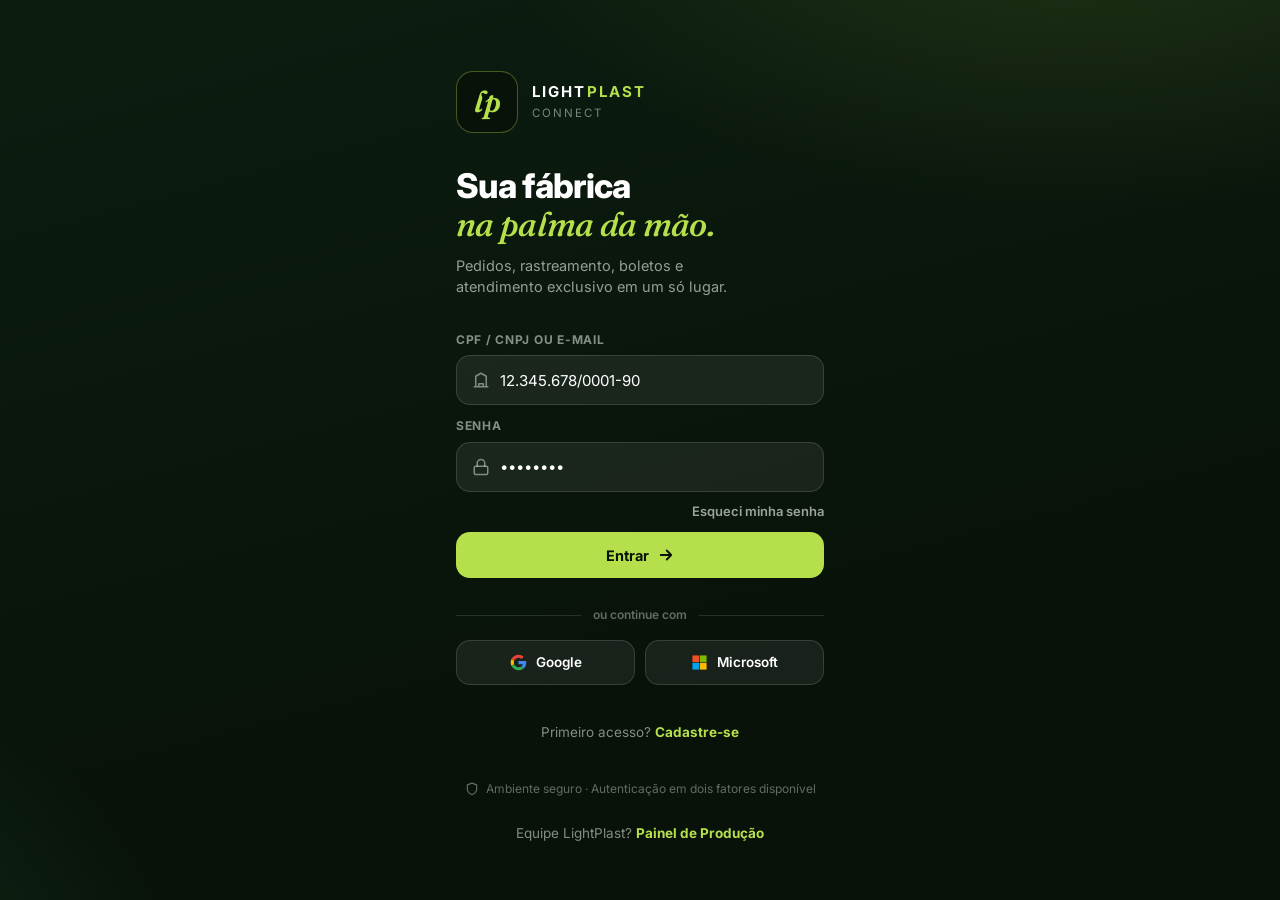
==== commit 31267be5: "Adiciona Painel de Produção ao protótipo Nova tela para o nível de acesso Produção: esteira de fabri" ====
--- a/index.html
+++ b/index.html
@@ -69,6 +69,9 @@
       <div class="login-secure">
         <svg viewBox="0 0 24 24" fill="none" stroke="currentColor" stroke-width="2" stroke-linecap="round" stroke-linejoin="round"><path d="M12 22s8-4 8-10V5l-8-3-8 3v7c0 6 8 10 8 10z"/></svg>
         Ambiente seguro · Autenticação em dois fatores disponível
+      </div>
+      <div class="login-footer" style="margin-top:14px;">
+        Equipe LightPlast? <a href="producao.html">Painel de Produção</a>
       </div>
     </form>
   </div>
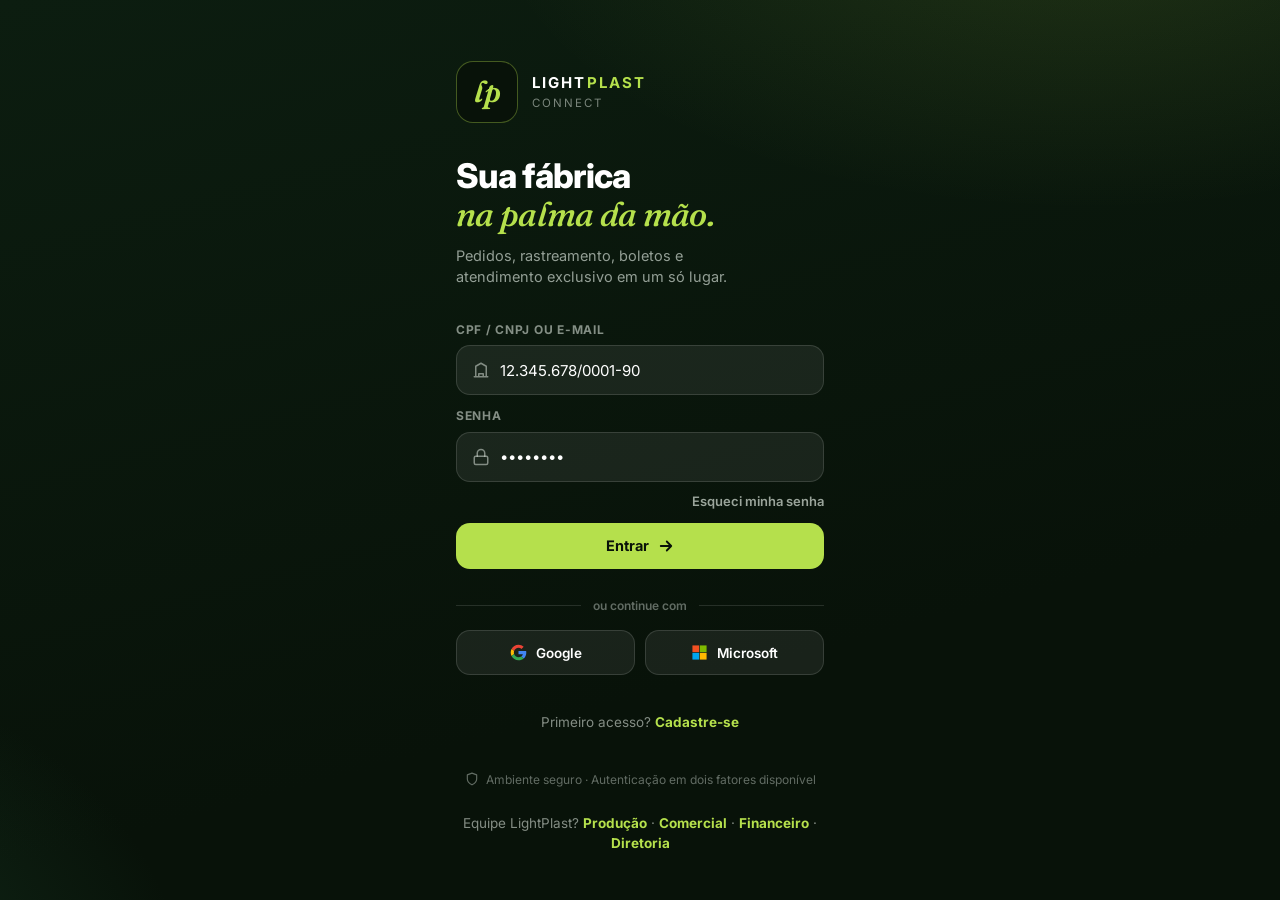
==== commit 985c189e: "Adiciona painéis Comercial, Financeiro e Dashboard Executivo Completa os níveis de acesso administra" ====
--- a/index.html
+++ b/index.html
@@ -71,7 +71,11 @@
         Ambiente seguro · Autenticação em dois fatores disponível
       </div>
       <div class="login-footer" style="margin-top:14px;">
-        Equipe LightPlast? <a href="producao.html">Painel de Produção</a>
+        Equipe LightPlast?
+        <a href="producao.html">Produção</a> ·
+        <a href="comercial.html">Comercial</a> ·
+        <a href="financeiro.html">Financeiro</a> ·
+        <a href="diretoria.html">Diretoria</a>
       </div>
     </form>
   </div>
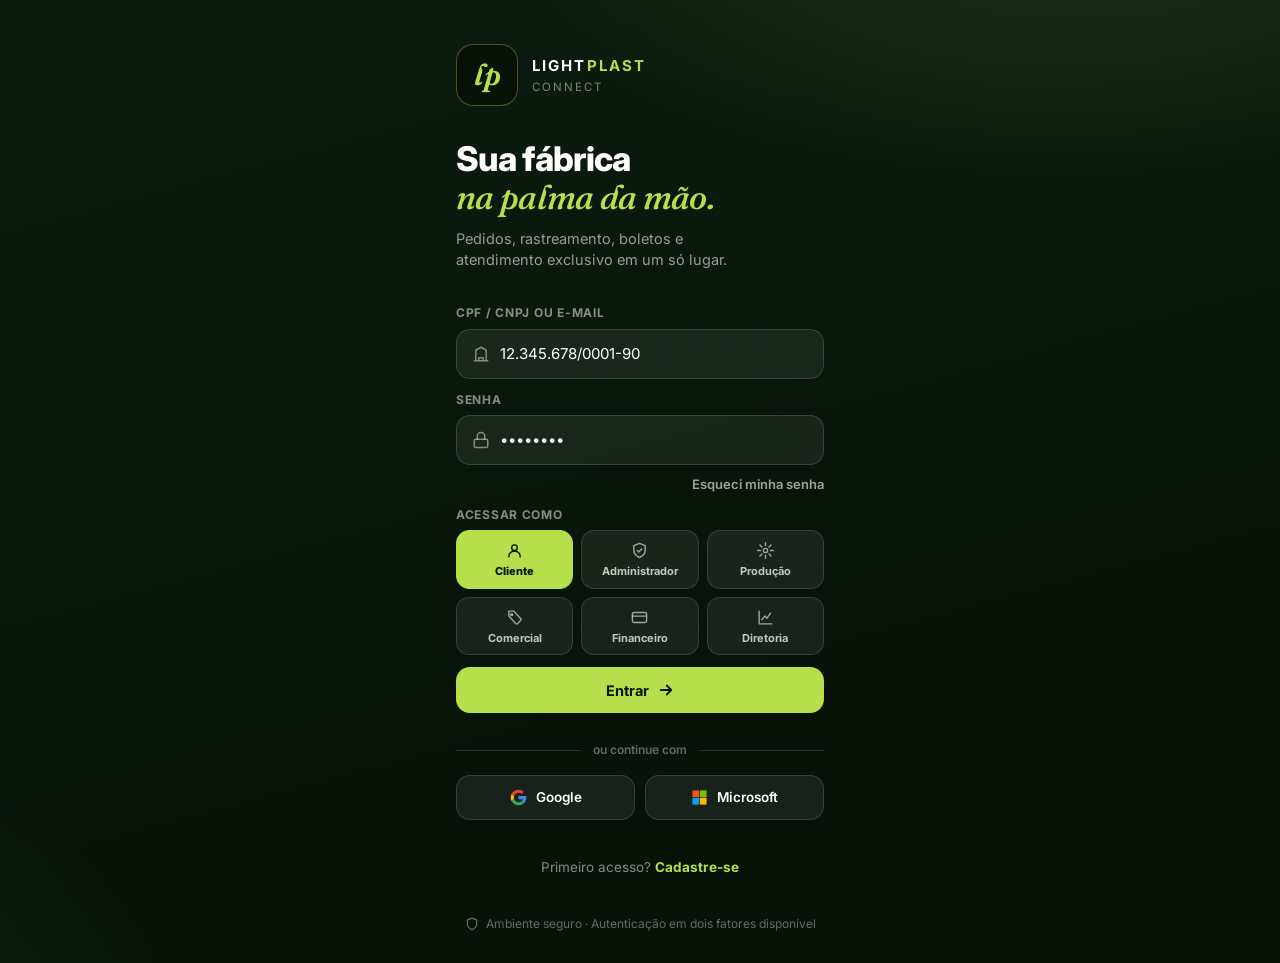
==== commit 7a25ca43: "Seletor de perfil no login, mobile refinado e deploy no GitHub Pages - Login agora tem o seletor 'Ac" ====
--- a/index.html
+++ b/index.html
@@ -48,6 +48,36 @@
       </div>
       <div class="login-aux"><a href="#" onclick="toast('Enviamos um link de recuperação para seu e-mail 📧');return false;">Esqueci minha senha</a></div>
 
+      <div class="field">
+        <label>Acessar como</label>
+        <div class="role-grid" id="role-grid">
+          <button type="button" class="role-chip active" data-role="cliente">
+            <svg viewBox="0 0 24 24" fill="none" stroke="currentColor" stroke-width="2" stroke-linecap="round" stroke-linejoin="round"><circle cx="12" cy="8" r="4"/><path d="M4 21v-1a7 7 0 0 1 7-7h2a7 7 0 0 1 7 7v1"/></svg>
+            Cliente
+          </button>
+          <button type="button" class="role-chip" data-role="admin">
+            <svg viewBox="0 0 24 24" fill="none" stroke="currentColor" stroke-width="2" stroke-linecap="round" stroke-linejoin="round"><path d="M12 22s8-4 8-10V5l-8-3-8 3v7c0 6 8 10 8 10z"/><path d="M9 12l2 2 4-4"/></svg>
+            Administrador
+          </button>
+          <button type="button" class="role-chip" data-role="producao">
+            <svg viewBox="0 0 24 24" fill="none" stroke="currentColor" stroke-width="2" stroke-linecap="round" stroke-linejoin="round"><circle cx="12" cy="12" r="3"/><path d="M12 1v4M12 19v4M4.2 4.2l2.8 2.8M17 17l2.8 2.8M1 12h4M19 12h4M4.2 19.8L7 17M17 7l2.8-2.8"/></svg>
+            Produção
+          </button>
+          <button type="button" class="role-chip" data-role="comercial">
+            <svg viewBox="0 0 24 24" fill="none" stroke="currentColor" stroke-width="2" stroke-linecap="round" stroke-linejoin="round"><path d="M20.6 13.4L11 3H4v7l9.6 10.4a2 2 0 0 0 2.8 0l4.2-4.2a2 2 0 0 0 0-2.8z"/><circle cx="8" cy="8" r="1.4"/></svg>
+            Comercial
+          </button>
+          <button type="button" class="role-chip" data-role="financeiro">
+            <svg viewBox="0 0 24 24" fill="none" stroke="currentColor" stroke-width="2" stroke-linecap="round" stroke-linejoin="round"><rect x="2" y="5" width="20" height="14" rx="2"/><path d="M2 10h20"/></svg>
+            Financeiro
+          </button>
+          <button type="button" class="role-chip" data-role="diretoria">
+            <svg viewBox="0 0 24 24" fill="none" stroke="currentColor" stroke-width="2" stroke-linecap="round" stroke-linejoin="round"><path d="M3 3v18h18"/><path d="M7 15l4-5 3 3 5-7"/></svg>
+            Diretoria
+          </button>
+        </div>
+      </div>
+
       <button class="btn btn-lime" type="submit">
         Entrar
         <svg viewBox="0 0 24 24" fill="none" stroke="currentColor" stroke-width="2.4" stroke-linecap="round" stroke-linejoin="round"><path d="M5 12h14M13 6l6 6-6 6"/></svg>
@@ -69,13 +99,6 @@
       <div class="login-secure">
         <svg viewBox="0 0 24 24" fill="none" stroke="currentColor" stroke-width="2" stroke-linecap="round" stroke-linejoin="round"><path d="M12 22s8-4 8-10V5l-8-3-8 3v7c0 6 8 10 8 10z"/></svg>
         Ambiente seguro · Autenticação em dois fatores disponível
-      </div>
-      <div class="login-footer" style="margin-top:14px;">
-        Equipe LightPlast?
-        <a href="producao.html">Produção</a> ·
-        <a href="comercial.html">Comercial</a> ·
-        <a href="financeiro.html">Financeiro</a> ·
-        <a href="diretoria.html">Diretoria</a>
       </div>
     </form>
   </div>
@@ -226,7 +249,7 @@
               <p>Adicione seus produtos frequentes ao carrinho em 1 clique</p>
             </div>
           </div>
-          <div style="display:grid;grid-template-columns:1fr 1fr;gap:10px;margin:14px 0 6px;">
+          <div style="display:grid;grid-template-columns:minmax(0,1fr) minmax(0,1fr);gap:10px;margin:14px 0 6px;">
             <button class="btn btn-dark btn-sm" style="width:100%;padding:12px;" onclick="repeatOrder('12344')">
               <svg viewBox="0 0 24 24" fill="none" stroke="currentColor" stroke-width="2" stroke-linecap="round" stroke-linejoin="round"><path d="M1 4v6h6M23 20v-6h-6"/><path d="M20.5 9A9 9 0 0 0 5.6 5.6L1 10m22 4l-4.6 4.4A9 9 0 0 1 3.5 15"/></svg>
               Copiar último pedido
--- a/css/styles.css
+++ b/css/styles.css
@@ -46,6 +46,9 @@
 
 * { margin: 0; padding: 0; box-sizing: border-box; }
 html { -webkit-text-size-adjust: 100%; }
+/* Trava anti-rolagem lateral: a página nunca excede a largura da tela
+   (clip não quebra position:sticky, ao contrário de hidden) */
+html, body { overflow-x: clip; max-width: 100%; }
 body {
   font-family: var(--font);
   background: var(--green-950);
@@ -60,11 +63,13 @@
 img, svg { display: block; }
 
 /* ============ Cascas / layout geral ============ */
-#app { display: none; min-height: 100dvh; }
+#app { display: none; min-height: 100dvh; width: 100%; }
 #app.active { display: flex; }
 
 .app-frame {
   flex: 1;
+  min-width: 0;
+  max-width: 100%;
   display: flex;
   min-height: 100dvh;
   background: var(--paper);
@@ -237,6 +242,8 @@
 .chip-row {
   display: flex; gap: 8px; overflow-x: auto; padding: 4px 2px 10px;
   scrollbar-width: none;
+  /* impede que o conteúdo rolável estique a página */
+  width: 0; min-width: 100%;
 }
 .chip-row::-webkit-scrollbar { display: none; }
 .chip {
@@ -306,6 +313,25 @@
 }
 .field input::placeholder { color: rgba(233, 242, 234, 0.35); }
 
+/* Seletor de perfil de acesso */
+.role-grid { display: grid; grid-template-columns: repeat(3, minmax(0, 1fr)); gap: 8px; }
+.role-chip {
+  display: flex; flex-direction: column; align-items: center; justify-content: center; gap: 6px;
+  background: rgba(255, 255, 255, 0.07);
+  border: 1px solid rgba(255, 255, 255, 0.13);
+  border-radius: 13px; padding: 11px 4px 10px;
+  color: rgba(233, 242, 234, 0.8); font-size: 11px; font-weight: 700;
+  transition: all 0.15s; line-height: 1.15; text-align: center;
+}
+.role-chip svg { width: 17px; height: 17px; opacity: 0.8; }
+.role-chip:hover { background: rgba(255, 255, 255, 0.12); }
+.role-chip.active {
+  background: var(--lime); border-color: var(--lime);
+  color: var(--green-950); font-weight: 800;
+}
+.role-chip.active svg { opacity: 1; }
+@media (max-width: 340px) { .role-grid { grid-template-columns: repeat(2, minmax(0, 1fr)); } }
+
 .login-aux { display: flex; justify-content: flex-end; margin-top: -2px; }
 .login-aux a { font-size: 13px; color: rgba(233, 242, 234, 0.65); font-weight: 600; }
 .login-aux a:hover { color: var(--lime); }
@@ -316,7 +342,7 @@
 }
 .divider::before, .divider::after { content: ""; flex: 1; height: 1px; background: rgba(255, 255, 255, 0.12); }
 
-.sso-row { display: grid; grid-template-columns: 1fr 1fr; gap: 10px; }
+.sso-row { display: grid; grid-template-columns: repeat(2, minmax(0, 1fr)); gap: 10px; }
 .btn-sso {
   display: flex; align-items: center; justify-content: center; gap: 9px;
   background: rgba(255, 255, 255, 0.07); border: 1px solid rgba(255, 255, 255, 0.13);
@@ -364,7 +390,7 @@
 .wa-btn svg { width: 21px; height: 21px; }
 
 .stats-grid {
-  display: grid; grid-template-columns: repeat(4, 1fr); gap: 10px;
+  display: grid; grid-template-columns: repeat(4, minmax(0, 1fr)); gap: 10px;
   margin-top: -52px;
 }
 .stat-card {
@@ -380,7 +406,7 @@
 .stat-card b { font-size: 21px; font-weight: 800; letter-spacing: -0.02em; }
 .stat-card span { font-size: 11px; font-weight: 600; color: var(--ink-3); line-height: 1.25; }
 
-.shortcut-grid { display: grid; grid-template-columns: repeat(4, 1fr); gap: 10px; }
+.shortcut-grid { display: grid; grid-template-columns: repeat(4, minmax(0, 1fr)); gap: 10px; }
 .shortcut {
   background: var(--card); border: 1px solid var(--line);
   border-radius: var(--radius-sm);
@@ -400,6 +426,7 @@
 .promo-scroll {
   display: flex; gap: 12px; overflow-x: auto; padding: 2px 2px 8px;
   scroll-snap-type: x mandatory; scrollbar-width: none;
+  width: 0; min-width: 100%;
 }
 .promo-scroll::-webkit-scrollbar { display: none; }
 .promo-card {
@@ -473,7 +500,7 @@
 .search-bar svg { width: 18px; height: 18px; color: var(--ink-3); flex-shrink: 0; }
 .search-bar input { flex: 1; border: none; outline: none; background: none; font-size: 14.5px; padding: 13px 0; }
 
-.product-grid { display: grid; grid-template-columns: repeat(2, 1fr); gap: 12px; }
+.product-grid { display: grid; grid-template-columns: repeat(2, minmax(0, 1fr)); gap: 12px; }
 .product-card {
   background: var(--card); border: 1px solid var(--line); border-radius: var(--radius);
   overflow: hidden; display: flex; flex-direction: column;
@@ -750,7 +777,7 @@
 .boleto-val small { color: var(--ink-3); font-size: 11.5px; }
 
 /* ============ Fidelidade / promoções ============ */
-.loyal-grid { display: grid; grid-template-columns: 1fr 1fr; gap: 10px; }
+.loyal-grid { display: grid; grid-template-columns: repeat(2, minmax(0, 1fr)); gap: 10px; }
 .loyal-card {
   border-radius: var(--radius); padding: 17px;
   display: flex; flex-direction: column; gap: 4px;
@@ -860,17 +887,17 @@
   .topbar .icon-btn { background: #fff; border: 1px solid var(--line); color: var(--ink-2); }
   .topbar .icon-btn .dot { border-color: #fff; }
   .main { padding-bottom: 30px; }
-  .product-grid { grid-template-columns: repeat(4, 1fr); }
+  .product-grid { grid-template-columns: repeat(4, minmax(0, 1fr)); }
   .stats-grid { gap: 14px; }
-  .shortcut-grid { grid-template-columns: repeat(8, 1fr); }
+  .shortcut-grid { grid-template-columns: repeat(8, minmax(0, 1fr)); }
   .promo-card { flex-basis: 44%; }
   .hero-strip { border-radius: 0 0 26px 26px; }
   .cart-bar { bottom: 26px; left: auto; right: 34px; min-width: 380px; }
   .toast { bottom: 40px; }
   .sheet-backdrop { align-items: center; padding: 30px; }
   .sheet { border-radius: 24px; }
-  .loyal-grid { grid-template-columns: 1fr 1fr 2fr; }
+  .loyal-grid { grid-template-columns: minmax(0,1fr) minmax(0,1fr) minmax(0,2fr); }
 }
 @media (max-width: 400px) {
-  .stats-grid { grid-template-columns: repeat(2, 1fr); }
-}
+  .stats-grid { grid-template-columns: repeat(2, minmax(0, 1fr)); }
+}
